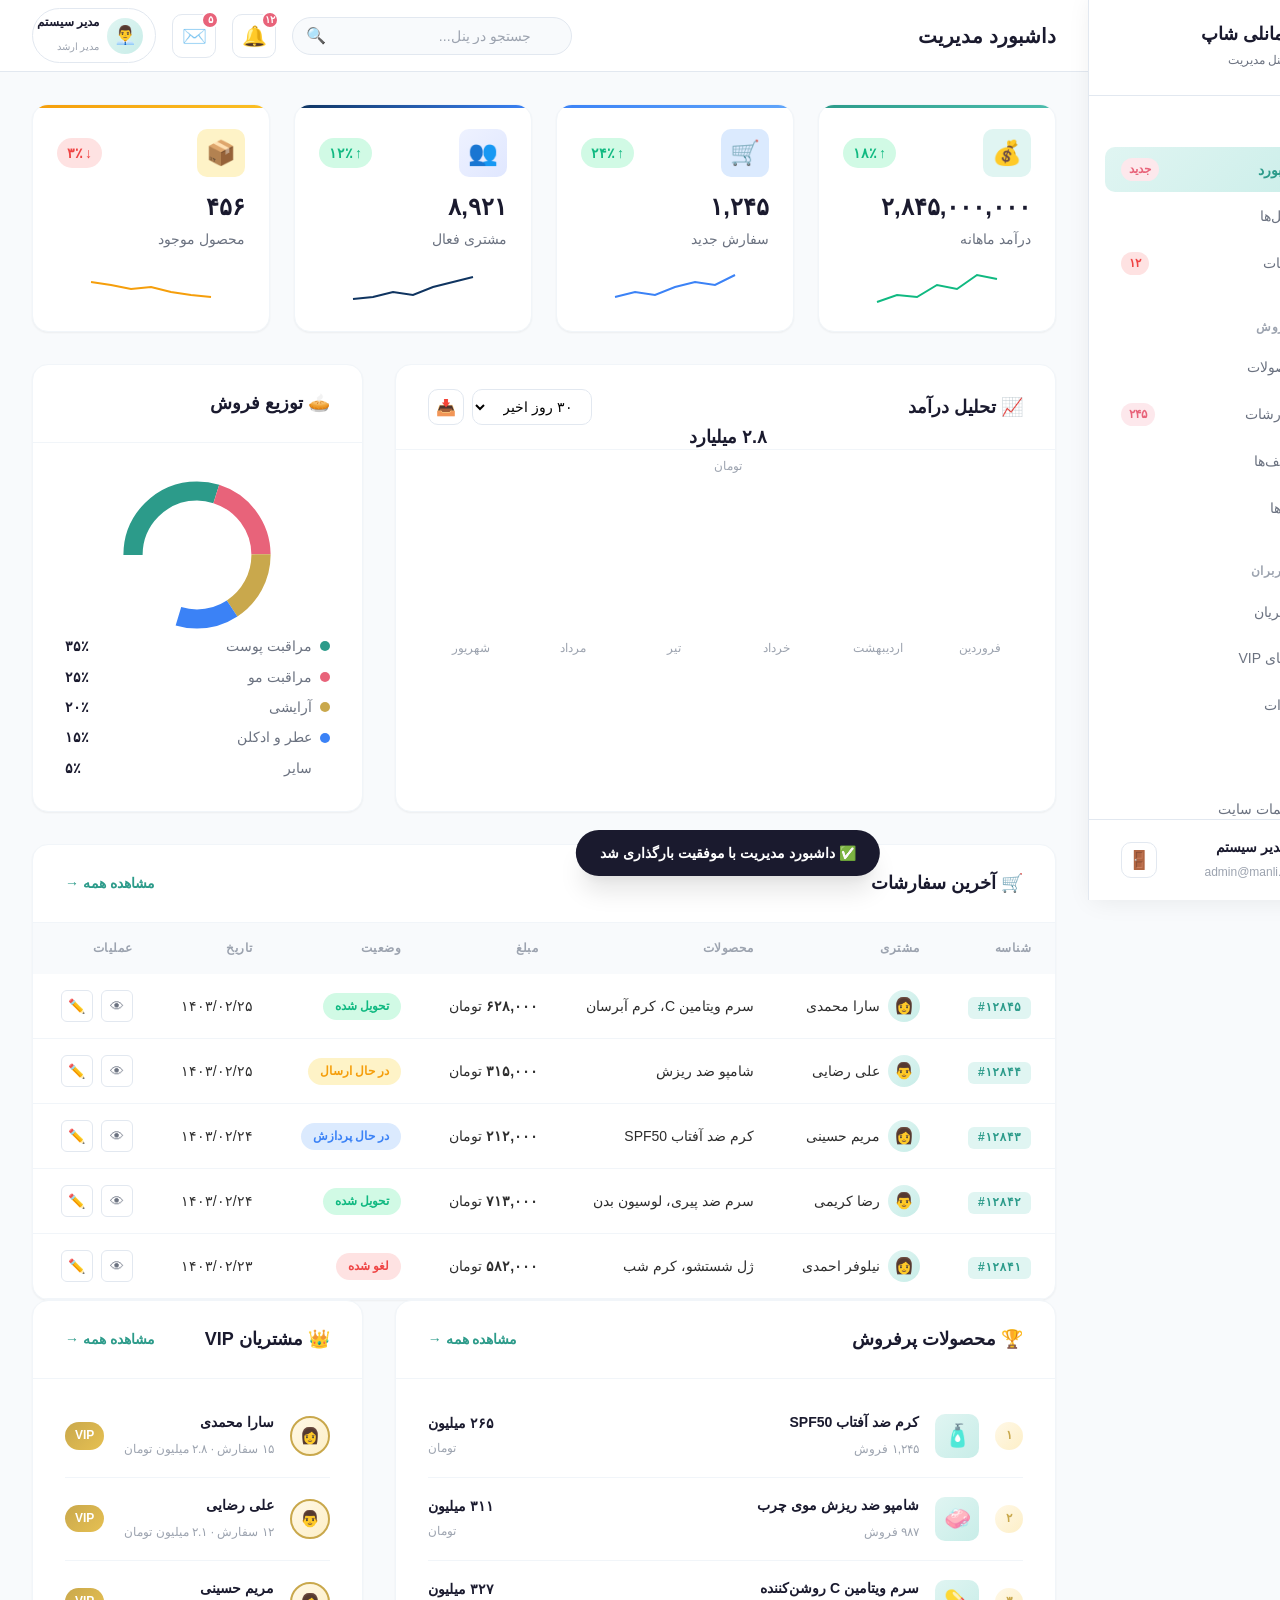
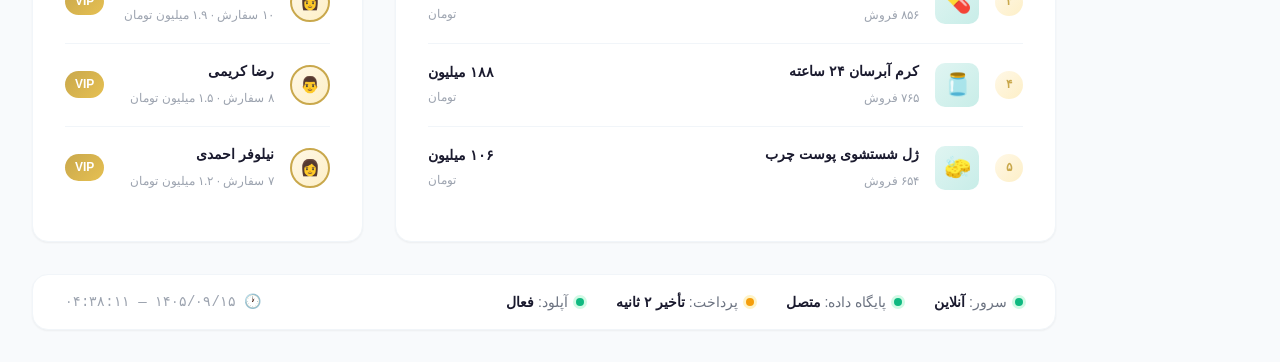
==== Admin.html @ 12ec417b "first commit" ====
<!DOCTYPE html>
<html lang="fa" dir="rtl">
<head>
  <!-- ═══════════════════════════════════════
       متا تگ‌های پایه — برای سئو و نمایش صحیح
       ═══════════════════════════════════════ -->
  <meta charset="UTF-8">
  <meta name="viewport" content="width=device-width, initial-scale=1.0">
  <meta http-equiv="X-UA-Compatible" content="IE=edge">

  <!-- ═══════════════════════════════════════
       متا تگ‌های سئو — الزامی برای هر صفحه
       ═══════════════════════════════════════ -->
  <title>داشبورد مدیریت — مانلی شاپ</title>
  <meta name="description" content="پنل مدیریت مانلی شاپ — مدیریت محصولات، سفارشات، کاربران و تحلیل‌ها">
  <meta name="keywords" content="داشبورد مدیریت، پنل ادمین، مانلی شاپ">
  <meta name="author" content="مانلی شاپ">
  <meta name="robots" content="noindex, nofollow">

  <!-- ═══════════════════════════════════════
       فایکون‌ها
       ═══════════════════════════════════════ -->
  <link rel="icon" type="image/png" href="assets/favicon.png">

  <!-- ═══════════════════════════════════════
       تنها فایل CSS خارجی — هیچ استایل دیگری مجاز نیست
       ═══════════════════════════════════════ -->
  <link rel="stylesheet" href="admin.css">
</head>
<body>

  <!-- ═══════════════════════════════════════
       لایه اصلی داشبورد
       ═══════════════════════════════════════ -->
  <div class="dashboard-layout">

    <!-- ═══════════════════════════════════════
         سایدبار ناوبری
         ═══════════════════════════════════════ -->
    <aside class="sidebar" role="navigation" aria-label="منوی مدیریت" id="sidebar">
      <!-- ═══════════════════════════════════════
           هدر سایدبار — لوگو
           ═══════════════════════════════════════ -->
      <div class="sidebar-header">
        <a href="#" class="logo" aria-label="مانلی شاپ — صفحه اصلی">
          <div class="logo-icon" aria-hidden="true">💄</div>
          <div class="logo-text">
            <strong>مانلی شاپ</strong>
            <small>پنل مدیریت</small>
          </div>
        </a>
        <button class="btn-close-sidebar" id="close-sidebar" aria-label="بستن منو">
          <span aria-hidden="true">✕</span>
        </button>
      </div>

      <!-- ═══════════════════════════════════════
           منوی اصلی سایدبار
           ═══════════════════════════════════════ -->
      <nav class="sidebar-nav" aria-label="ناوبری اصلی">
        <div class="nav-section">
          <span class="nav-label">نمای کلی</span>
          <ul class="nav-list">
            <li>
              <a href="#" class="nav-link active" aria-current="page">
                <span class="nav-icon" aria-hidden="true">📊</span>
                <span class="nav-text">داشبورد</span>
                <span class="nav-badge">جدید</span>
              </a>
            </li>
            <li>
              <a href="#" class="nav-link">
                <span class="nav-icon" aria-hidden="true">📈</span>
                <span class="nav-text">تحلیل‌ها</span>
              </a>
            </li>
            <li>
              <a href="#" class="nav-link">
                <span class="nav-icon" aria-hidden="true">🔔</span>
                <span class="nav-text">اعلانات</span>
                <span class="nav-badge alert">۱۲</span>
              </a>
            </li>
          </ul>
        </div>

        <div class="nav-section">
          <span class="nav-label">مدیریت فروش</span>
          <ul class="nav-list">
            <li>
              <a href="#" class="nav-link">
                <span class="nav-icon" aria-hidden="true">📦</span>
                <span class="nav-text">محصولات</span>
              </a>
            </li>
            <li>
              <a href="#" class="nav-link">
                <span class="nav-icon" aria-hidden="true">🛒</span>
                <span class="nav-text">سفارشات</span>
                <span class="nav-badge">۲۴۵</span>
              </a>
            </li>
            <li>
              <a href="#" class="nav-link">
                <span class="nav-icon" aria-hidden="true">🏷️</span>
                <span class="nav-text">تخفیف‌ها</span>
              </a>
            </li>
            <li>
              <a href="#" class="nav-link">
                <span class="nav-icon" aria-hidden="true">📋</span>
                <span class="nav-text">برندها</span>
              </a>
            </li>
          </ul>
        </div>

        <div class="nav-section">
          <span class="nav-label">مدیریت کاربران</span>
          <ul class="nav-list">
            <li>
              <a href="#" class="nav-link">
                <span class="nav-icon" aria-hidden="true">👥</span>
                <span class="nav-text">مشتریان</span>
              </a>
            </li>
            <li>
              <a href="#" class="nav-link">
                <span class="nav-icon" aria-hidden="true">👑</span>
                <span class="nav-text">اعضای VIP</span>
              </a>
            </li>
            <li>
              <a href="#" class="nav-link">
                <span class="nav-icon" aria-hidden="true">💬</span>
                <span class="nav-text">نظرات</span>
              </a>
            </li>
          </ul>
        </div>

        <div class="nav-section">
          <span class="nav-label">تنظیمات</span>
          <ul class="nav-list">
            <li>
              <a href="#" class="nav-link">
                <span class="nav-icon" aria-hidden="true">⚙️</span>
                <span class="nav-text">تنظیمات سایت</span>
              </a>
            </li>
            <li>
              <a href="#" class="nav-link">
                <span class="nav-icon" aria-hidden="true">🔐</span>
                <span class="nav-text">مدیریت دسترسی</span>
              </a>
            </li>
            <li>
              <a href="#" class="nav-link">
                <span class="nav-icon" aria-hidden="true">📄</span>
                <span class="nav-text">گزارش‌ها</span>
              </a>
            </li>
          </ul>
        </div>
      </nav>

      <!-- ═══════════════════════════════════════
           پروفایل ادمین در انتهای سایدبار
           ═══════════════════════════════════════ -->
      <div class="sidebar-footer">
        <div class="admin-profile">
          <div class="admin-avatar" aria-hidden="true">👨‍💼</div>
          <div class="admin-info">
            <strong>مدیر سیستم</strong>
            <span>admin@manli.ir</span>
          </div>
        </div>
        <button class="btn-logout" aria-label="خروج از حساب">
          <span aria-hidden="true">🚪</span>
        </button>
      </div>
    </aside>

    <!-- ═══════════════════════════════════════
         اورلای سایدبار برای موبایل
         ═══════════════════════════════════════ -->
    <div class="sidebar-overlay" id="sidebar-overlay" aria-hidden="true"></div>

    <!-- ═══════════════════════════════════════
         محتوای اصلی داشبورد
         ═══════════════════════════════════════ -->
    <main class="main-content" role="main">

      <!-- ═══════════════════════════════════════
           هدر داخلی داشبورد
           ═══════════════════════════════════════ -->
      <header class="dashboard-header" role="banner">
        <div class="header-left">
          <button class="btn-toggle-sidebar" id="toggle-sidebar" aria-label="باز/بستن منوی کناری">
            <span aria-hidden="true">☰</span>
          </button>
          <h1 class="page-title">داشبورد مدیریت</h1>
        </div>

        <div class="header-right">
          <!-- جستجو -->
          <div class="header-search" role="search">
            <input type="search" placeholder="جستجو در پنل..." aria-label="جستجو در پنل مدیریت">
            <span class="search-icon" aria-hidden="true">🔍</span>
          </div>

          <!-- اعلانات -->
          <button class="btn-icon" id="notif-btn" aria-label="اعلانات" aria-expanded="false">
            <span aria-hidden="true">🔔</span>
            <span class="badge">۱۲</span>
          </button>

          <!-- پیام‌ها -->
          <button class="btn-icon" aria-label="پیام‌ها">
            <span aria-hidden="true">✉️</span>
            <span class="badge">۵</span>
          </button>

          <!-- پروفایل -->
          <div class="header-profile">
            <div class="header-avatar" aria-hidden="true">👨‍💼</div>
            <div class="header-user">
              <strong>مدیر سیستم</strong>
              <span>مدیر ارشد</span>
            </div>
          </div>
        </div>
      </header>

      <!-- ═══════════════════════════════════════
           محتوای داشبورد
           ═══════════════════════════════════════ -->
      <div class="dashboard-body">

        <!-- ═══════════════════════════════════════
             ردیف KPIها — شاخص‌های کلیدی عملکرد
             ═══════════════════════════════════════ -->
        <section class="kpi-section" aria-label="شاخص‌های کلیدی عملکرد">
          <div class="kpi-grid">
            <!-- کارت درآمد -->
            <article class="kpi-card">
              <div class="kpi-header">
                <div class="kpi-icon revenue" aria-hidden="true">💰</div>
                <div class="kpi-trend up">
                  <span aria-hidden="true">↑</span>
                  <span>۱۸٪</span>
                </div>
              </div>
              <div class="kpi-body">
                <span class="kpi-value">۲,۸۴۵,۰۰۰,۰۰۰</span>
                <span class="kpi-label">درآمد ماهانه</span>
              </div>
              <div class="kpi-chart" aria-hidden="true">
                <svg viewBox="0 0 120 40" class="sparkline">
                  <polyline fill="none" stroke="var(--color-success)" stroke-width="2" points="0,35 20,28 40,30 60,18 80,22 100,8 120,12"/>
                </svg>
              </div>
            </article>

            <!-- کارت سفارشات -->
            <article class="kpi-card">
              <div class="kpi-header">
                <div class="kpi-icon orders" aria-hidden="true">🛒</div>
                <div class="kpi-trend up">
                  <span aria-hidden="true">↑</span>
                  <span>۲۴٪</span>
                </div>
              </div>
              <div class="kpi-body">
                <span class="kpi-value">۱,۲۴۵</span>
                <span class="kpi-label">سفارش جدید</span>
              </div>
              <div class="kpi-chart" aria-hidden="true">
                <svg viewBox="0 0 120 40" class="sparkline">
                  <polyline fill="none" stroke="var(--color-info)" stroke-width="2" points="0,30 20,25 40,28 60,20 80,15 100,18 120,8"/>
                </svg>
              </div>
            </article>

            <!-- کارت مشتریان -->
            <article class="kpi-card">
              <div class="kpi-header">
                <div class="kpi-icon users" aria-hidden="true">👥</div>
                <div class="kpi-trend up">
                  <span aria-hidden="true">↑</span>
                  <span>۱۲٪</span>
                </div>
              </div>
              <div class="kpi-body">
                <span class="kpi-value">۸,۹۲۱</span>
                <span class="kpi-label">مشتری فعال</span>
              </div>
              <div class="kpi-chart" aria-hidden="true">
                <svg viewBox="0 0 120 40" class="sparkline">
                  <polyline fill="none" stroke="var(--color-accent)" stroke-width="2" points="0,32 20,30 40,25 60,28 80,20 100,15 120,10"/>
                </svg>
              </div>
            </article>

            <!-- کارت محصولات -->
            <article class="kpi-card">
              <div class="kpi-header">
                <div class="kpi-icon products" aria-hidden="true">📦</div>
                <div class="kpi-trend down">
                  <span aria-hidden="true">↓</span>
                  <span>۳٪</span>
                </div>
              </div>
              <div class="kpi-body">
                <span class="kpi-value">۴۵۶</span>
                <span class="kpi-label">محصول موجود</span>
              </div>
              <div class="kpi-chart" aria-hidden="true">
                <svg viewBox="0 0 120 40" class="sparkline">
                  <polyline fill="none" stroke="var(--color-warning)" stroke-width="2" points="0,15 20,18 40,22 60,20 80,25 100,28 120,30"/>
                </svg>
              </div>
            </article>
          </div>
        </section>

        <!-- ═══════════════════════════════════════
             ردیف نمودارها و جداول
             ═══════════════════════════════════════ -->
        <div class="dashboard-row">
          <!-- نمودار درآمد -->
          <section class="chart-card large" aria-label="نمودار درآمد">
            <div class="card-header">
              <h2 class="card-title">📈 تحلیل درآمد</h2>
              <div class="card-actions">
                <select class="select-period" aria-label="انتخاب بازه زمانی">
                  <option value="7">۷ روز اخیر</option>
                  <option value="30" selected>۳۰ روز اخیر</option>
                  <option value="90">۹۰ روز اخیر</option>
                  <option value="365">یک سال</option>
                </select>
                <button class="btn-icon-sm" aria-label="دانلود گزارش">
                  <span aria-hidden="true">📥</span>
                </button>
              </div>
            </div>
            <div class="chart-body">
              <!-- نمودار میله‌ای شبیه‌سازی شده با CSS -->
              <div class="bar-chart" aria-label="نمودار درآمد ماهانه">
                <div class="bar-group">
                  <div class="bar" style="--bar-height: 45%;" data-value="۱.۲ میلیارد">
                    <div class="bar-fill" style="height: 45%;"></div>
                  </div>
                  <span class="bar-label">فروردین</span>
                </div>
                <div class="bar-group">
                  <div class="bar" style="--bar-height: 62%;" data-value="۱.۶ میلیارد">
                    <div class="bar-fill" style="height: 62%;"></div>
                  </div>
                  <span class="bar-label">اردیبهشت</span>
                </div>
                <div class="bar-group">
                  <div class="bar" style="--bar-height: 78%;" data-value="۲.۱ میلیارد">
                    <div class="bar-fill" style="height: 78%;"></div>
                  </div>
                  <span class="bar-label">خرداد</span>
                </div>
                <div class="bar-group">
                  <div class="bar" style="--bar-height: 55%;" data-value="۱.۵ میلیارد">
                    <div class="bar-fill" style="height: 55%;"></div>
                  </div>
                  <span class="bar-label">تیر</span>
                </div>
                <div class="bar-group">
                  <div class="bar" style="--bar-height: 85%;" data-value="۲.۳ میلیارد">
                    <div class="bar-fill" style="height: 85%;"></div>
                  </div>
                  <span class="bar-label">مرداد</span>
                </div>
                <div class="bar-group">
                  <div class="bar" style="--bar-height: 70%;" data-value="۱.۹ میلیارد">
                    <div class="bar-fill" style="height: 70%;"></div>
                  </div>
                  <span class="bar-label">شهریور</span>
                </div>
              </div>
            </div>
          </section>

          <!-- نمودار دایره‌ای — توزیع فروش -->
          <section class="chart-card" aria-label="توزیع فروش دسته‌بندی‌ها">
            <div class="card-header">
              <h2 class="card-title">🥧 توزیع فروش</h2>
            </div>
            <div class="chart-body">
              <div class="donut-chart" role="img" aria-label="نمودار دایره‌ای توزیع فروش">
                <svg viewBox="0 0 100 100" class="donut-svg">
                  <circle cx="50" cy="50" r="40" fill="none" stroke="var(--color-teal)" stroke-width="12" stroke-dasharray="75 251" stroke-dashoffset="0" transform="rotate(-90 50 50)"/>
                  <circle cx="50" cy="50" r="40" fill="none" stroke="var(--color-rose)" stroke-width="12" stroke-dasharray="50 251" stroke-dashoffset="-75" transform="rotate(-90 50 50)"/>
                  <circle cx="50" cy="50" r="40" fill="none" stroke="var(--color-gold)" stroke-width="12" stroke-dasharray="40 251" stroke-dashoffset="-125" transform="rotate(-90 50 50)"/>
                  <circle cx="50" cy="50" r="40" fill="none" stroke="var(--color-info)" stroke-width="12" stroke-dasharray="35 251" stroke-dashoffset="-165" transform="rotate(-90 50 50)"/>
                  <circle cx="50" cy="50" r="40" fill="none" stroke="var(--color-gray-light)" stroke-width="12" stroke-dasharray="51 251" stroke-dashoffset="-200" transform="rotate(-90 50 50)"/>
                </svg>
                <div class="donut-center">
                  <strong>۲.۸ میلیارد</strong>
                  <span>تومان</span>
                </div>
              </div>
              <div class="chart-legend">
                <div class="legend-item">
                  <span class="legend-dot" style="background: var(--color-teal);"></span>
                  <span class="legend-label">مراقبت پوست</span>
                  <span class="legend-value">۳۵٪</span>
                </div>
                <div class="legend-item">
                  <span class="legend-dot" style="background: var(--color-rose);"></span>
                  <span class="legend-label">مراقبت مو</span>
                  <span class="legend-value">۲۵٪</span>
                </div>
                <div class="legend-item">
                  <span class="legend-dot" style="background: var(--color-gold);"></span>
                  <span class="legend-label">آرایشی</span>
                  <span class="legend-value">۲۰٪</span>
                </div>
                <div class="legend-item">
                  <span class="legend-dot" style="background: var(--color-info);"></span>
                  <span class="legend-label">عطر و ادکلن</span>
                  <span class="legend-value">۱۵٪</span>
                </div>
                <div class="legend-item">
                  <span class="legend-dot" style="background: var(--color-gray-light);"></span>
                  <span class="legend-label">سایر</span>
                  <span class="legend-value">۵٪</span>
                </div>
              </div>
            </div>
          </section>
        </div>

        <!-- ═══════════════════════════════════════
             جدول سفارشات اخیر
             ═══════════════════════════════════════ -->
        <section class="table-card" aria-label="سفارشات اخیر">
          <div class="card-header">
            <h2 class="card-title">🛒 آخرین سفارشات</h2>
            <a href="#" class="btn-text">مشاهده همه →</a>
          </div>
          <div class="table-responsive">
            <table class="data-table">
              <thead>
                <tr>
                  <th scope="col">شناسه</th>
                  <th scope="col">مشتری</th>
                  <th scope="col">محصولات</th>
                  <th scope="col">مبلغ</th>
                  <th scope="col">وضعیت</th>
                  <th scope="col">تاریخ</th>
                  <th scope="col">عملیات</th>
                </tr>
              </thead>
              <tbody>
                <tr>
                  <td><span class="order-id">#۱۲۸۴۵</span></td>
                  <td>
                    <div class="customer-cell">
                      <span class="customer-avatar" aria-hidden="true">👩</span>
                      <span>سارا محمدی</span>
                    </div>
                  </td>
                  <td>سرم ویتامین C، کرم آبرسان</td>
                  <td><strong>۶۲۸,۰۰۰</strong> تومان</td>
                  <td><span class="status-badge success">تحویل شده</span></td>
                  <td>۱۴۰۳/۰۲/۲۵</td>
                  <td>
                    <button class="btn-action" aria-label="مشاهده جزئیات">👁</button>
                    <button class="btn-action" aria-label="ویرایش">✏️</button>
                  </td>
                </tr>
                <tr>
                  <td><span class="order-id">#۱۲۸۴۴</span></td>
                  <td>
                    <div class="customer-cell">
                      <span class="customer-avatar" aria-hidden="true">👨</span>
                      <span>علی رضایی</span>
                    </div>
                  </td>
                  <td>شامپو ضد ریزش</td>
                  <td><strong>۳۱۵,۰۰۰</strong> تومان</td>
                  <td><span class="status-badge warning">در حال ارسال</span></td>
                  <td>۱۴۰۳/۰۲/۲۵</td>
                  <td>
                    <button class="btn-action" aria-label="مشاهده جزئیات">👁</button>
                    <button class="btn-action" aria-label="ویرایش">✏️</button>
                  </td>
                </tr>
                <tr>
                  <td><span class="order-id">#۱۲۸۴۳</span></td>
                  <td>
                    <div class="customer-cell">
                      <span class="customer-avatar" aria-hidden="true">👩</span>
                      <span>مریم حسینی</span>
                    </div>
                  </td>
                  <td>کرم ضد آفتاب SPF50</td>
                  <td><strong>۲۱۲,۰۰۰</strong> تومان</td>
                  <td><span class="status-badge info">در حال پردازش</span></td>
                  <td>۱۴۰۳/۰۲/۲۴</td>
                  <td>
                    <button class="btn-action" aria-label="مشاهده جزئیات">👁</button>
                    <button class="btn-action" aria-label="ویرایش">✏️</button>
                  </td>
                </tr>
                <tr>
                  <td><span class="order-id">#۱۲۸۴۲</span></td>
                  <td>
                    <div class="customer-cell">
                      <span class="customer-avatar" aria-hidden="true">👨</span>
                      <span>رضا کریمی</span>
                    </div>
                  </td>
                  <td>سرم ضد پیری، لوسیون بدن</td>
                  <td><strong>۷۱۳,۰۰۰</strong> تومان</td>
                  <td><span class="status-badge success">تحویل شده</span></td>
                  <td>۱۴۰۳/۰۲/۲۴</td>
                  <td>
                    <button class="btn-action" aria-label="مشاهده جزئیات">👁</button>
                    <button class="btn-action" aria-label="ویرایش">✏️</button>
                  </td>
                </tr>
                <tr>
                  <td><span class="order-id">#۱۲۸۴۱</span></td>
                  <td>
                    <div class="customer-cell">
                      <span class="customer-avatar" aria-hidden="true">👩</span>
                      <span>نیلوفر احمدی</span>
                    </div>
                  </td>
                  <td>ژل شستشو، کرم شب</td>
                  <td><strong>۵۸۲,۰۰۰</strong> تومان</td>
                  <td><span class="status-badge error">لغو شده</span></td>
                  <td>۱۴۰۳/۰۲/۲۳</td>
                  <td>
                    <button class="btn-action" aria-label="مشاهده جزئیات">👁</button>
                    <button class="btn-action" aria-label="ویرایش">✏️</button>
                  </td>
                </tr>
              </tbody>
            </table>
          </div>
        </section>

        <!-- ═══════════════════════════════════════
             ردیف محصولات پرفروش و مشتریان VIP
             ═══════════════════════════════════════ -->
        <div class="dashboard-row">
          <!-- محصولات پرفروش -->
          <section class="list-card" aria-label="محصولات پرفروش">
            <div class="card-header">
              <h2 class="card-title">🏆 محصولات پرفروش</h2>
              <a href="#" class="btn-text">مشاهده همه →</a>
            </div>
            <div class="list-body">
              <div class="product-item">
                <div class="product-rank">۱</div>
                <div class="product-thumb" aria-hidden="true">🧴</div>
                <div class="product-info">
                  <strong>کرم ضد آفتاب SPF50</strong>
                  <span>۱,۲۴۵ فروش</span>
                </div>
                <div class="product-sales">
                  <strong>۲۶۵ میلیون</strong>
                  <span>تومان</span>
                </div>
              </div>
              <div class="product-item">
                <div class="product-rank">۲</div>
                <div class="product-thumb" aria-hidden="true">🧼</div>
                <div class="product-info">
                  <strong>شامپو ضد ریزش موی چرب</strong>
                  <span>۹۸۷ فروش</span>
                </div>
                <div class="product-sales">
                  <strong>۳۱۱ میلیون</strong>
                  <span>تومان</span>
                </div>
              </div>
              <div class="product-item">
                <div class="product-rank">۳</div>
                <div class="product-thumb" aria-hidden="true">💊</div>
                <div class="product-info">
                  <strong>سرم ویتامین C روشن‌کننده</strong>
                  <span>۸۵۶ فروش</span>
                </div>
                <div class="product-sales">
                  <strong>۳۲۷ میلیون</strong>
                  <span>تومان</span>
                </div>
              </div>
              <div class="product-item">
                <div class="product-rank">۴</div>
                <div class="product-thumb" aria-hidden="true">🫙</div>
                <div class="product-info">
                  <strong>کرم آبرسان ۲۴ ساعته</strong>
                  <span>۷۶۵ فروش</span>
                </div>
                <div class="product-sales">
                  <strong>۱۸۸ میلیون</strong>
                  <span>تومان</span>
                </div>
              </div>
              <div class="product-item">
                <div class="product-rank">۵</div>
                <div class="product-thumb" aria-hidden="true">🧽</div>
                <div class="product-info">
                  <strong>ژل شستشوی پوست چرب</strong>
                  <span>۶۵۴ فروش</span>
                </div>
                <div class="product-sales">
                  <strong>۱۰۶ میلیون</strong>
                  <span>تومان</span>
                </div>
              </div>
            </div>
          </section>

          <!-- مشتریان VIP -->
          <section class="list-card" aria-label="مشتریان برتر">
            <div class="card-header">
              <h2 class="card-title">👑 مشتریان VIP</h2>
              <a href="#" class="btn-text">مشاهده همه →</a>
            </div>
            <div class="list-body">
              <div class="customer-item">
                <div class="customer-avatar vip" aria-hidden="true">👩</div>
                <div class="customer-info">
                  <strong>سارا محمدی</strong>
                  <span>۱۵ سفارش · ۲.۸ میلیون تومان</span>
                </div>
                <span class="vip-badge">VIP</span>
              </div>
              <div class="customer-item">
                <div class="customer-avatar vip" aria-hidden="true">👨</div>
                <div class="customer-info">
                  <strong>علی رضایی</strong>
                  <span>۱۲ سفارش · ۲.۱ میلیون تومان</span>
                </div>
                <span class="vip-badge">VIP</span>
              </div>
              <div class="customer-item">
                <div class="customer-avatar vip" aria-hidden="true">👩</div>
                <div class="customer-info">
                  <strong>مریم حسینی</strong>
                  <span>۱۰ سفارش · ۱.۹ میلیون تومان</span>
                </div>
                <span class="vip-badge">VIP</span>
              </div>
              <div class="customer-item">
                <div class="customer-avatar vip" aria-hidden="true">👨</div>
                <div class="customer-info">
                  <strong>رضا کریمی</strong>
                  <span>۸ سفارش · ۱.۵ میلیون تومان</span>
                </div>
                <span class="vip-badge">VIP</span>
              </div>
              <div class="customer-item">
                <div class="customer-avatar vip" aria-hidden="true">👩</div>
                <div class="customer-info">
                  <strong>نیلوفر احمدی</strong>
                  <span>۷ سفارش · ۱.۲ میلیون تومان</span>
                </div>
                <span class="vip-badge">VIP</span>
              </div>
            </div>
          </section>
        </div>

        <!-- ═══════════════════════════════════════
             نوار وضعیت سیستم
             ═══════════════════════════════════════ -->
        <section class="status-bar" aria-label="وضعیت سیستم">
          <div class="status-item">
            <span class="status-dot online" aria-hidden="true"></span>
            <span>سرور: <strong>آنلاین</strong></span>
          </div>
          <div class="status-item">
            <span class="status-dot online" aria-hidden="true"></span>
            <span>پایگاه داده: <strong>متصل</strong></span>
          </div>
          <div class="status-item">
            <span class="status-dot warning" aria-hidden="true"></span>
            <span>پرداخت: <strong>تأخیر ۲ ثانیه</strong></span>
          </div>
          <div class="status-item">
            <span class="status-dot online" aria-hidden="true"></span>
            <span>آپلود: <strong>فعال</strong></span>
          </div>
          <div class="status-time">
            <span aria-hidden="true">🕐</span>
            <span id="server-time">۱۴۰۳/۰۲/۲۵ — ۱۴:۳۰:۴۵</span>
          </div>
        </section>

      </div>
    </main>
  </div>

  <!-- ═══════════════════════════════════════
       فایل JS خارجی — هیچ اسکریپت دیگری مجاز نیست
       ═══════════════════════════════════════ -->
  <script src="admin.js"></script>

</body>
</html>
---- admin.css ----
/* ═══════════════════════════════════════════
   بارگذاری فونت ساحل — تنها فونت مجاز پروژه
   ═══════════════════════════════════════════ */
@import url('https://cdn.fontcdn.ir/Font/Persian/Sahel/Sahel.css');

/* ═══════════════════════════════════════════
   متغیرهای پایه طراحی — تمام رنگ‌ها اینجا تعریف می‌شوند
   هیچ رنگی مستقیماً در کد CSS استفاده نمی‌شود
   ═══════════════════════════════════════════ */
:root {
  /* ═══════════════════════════════════════
     رنگ‌های اصلی — پالت مانلی شاپ
     ═══════════════════════════════════════ */
  --color-primary: #1A1A2E;
  --color-secondary: #16213E;
  --color-accent: #0F3460;
  --color-highlight: #E94560;

  /* ═══════════════════════════════════════
     رنگ‌های برند مانلی
     ═══════════════════════════════════════ */
  --color-rose: #E8637A;
  --color-rose-hover: #D44D65;
  --color-rose-light: #F5A0B0;
  --color-rose-pale: #FDE8EC;
  --color-teal: #2C9B8A;
  --color-teal-hover: #247A6C;
  --color-teal-light: #4DBDAD;
  --color-teal-pale: #E0F5F2;
  --color-gold: #C9A84C;
  --color-gold-light: #F0D080;
  --color-gold-pale: #FFF8E7;

  /* ═══════════════════════════════════════
     رنگ‌های متن
     ═══════════════════════════════════════ */
  --color-text-main: #2D2D2D;
  --color-text-light: #6B7280;
  --color-text-white: #FFFFFF;
  --color-text-muted: #9CA3AF;
  --color-text-dark: #1A1A2E;

  /* ═══════════════════════════════════════
     رنگ‌های پس‌زمینه
     ═══════════════════════════════════════ */
  --color-bg-main: #F8FAFC;
  --color-bg-white: #FFFFFF;
  --color-bg-section: #F1F5F9;
  --color-bg-dark: #111827;
  --color-bg-card: #FFFFFF;
  --color-bg-sidebar: #FFFFFF;
  --color-bg-hover: #F8FAFC;

  /* ═══════════════════════════════════════
     رنگ‌های وضعیت
     ═══════════════════════════════════════ */
  --color-success: #10B981;
  --color-success-light: #D1FAE5;
  --color-warning: #F59E0B;
  --color-warning-light: #FEF3C7;
  --color-error: #EF4444;
  --color-error-light: #FEE2E2;
  --color-info: #3B82F6;
  --color-info-light: #DBEAFE;

  /* ═══════════════════════════════════════
     رنگ‌های مرزی
     ═══════════════════════════════════════ */
  --color-border: #E2E8F0;
  --color-border-light: #F1F5F9;
  --color-border-focus: var(--color-teal);

  /* ═══════════════════════════════════════
     متغیرهای تایپوگرافی
     ═══════════════════════════════════════ */
  --font-base: 'Sahel', sans-serif;
  --font-size-xs: 0.75rem;
  --font-size-sm: 0.875rem;
  --font-size-md: 1rem;
  --font-size-lg: 1.125rem;
  --font-size-xl: 1.25rem;
  --font-size-2xl: 1.5rem;
  --font-size-3xl: 1.875rem;
  --font-size-4xl: 2.25rem;

  /* ═══════════════════════════════════════
     متغیرهای فاصله‌گذاری
     ═══════════════════════════════════════ */
  --spacing-xs: 0.25rem;
  --spacing-sm: 0.5rem;
  --spacing-md: 1rem;
  --spacing-lg: 1.5rem;
  --spacing-xl: 2rem;
  --spacing-2xl: 2.5rem;
  --spacing-3xl: 3rem;

  /* ═══════════════════════════════════════
     متغیرهای ظاهری
     ═══════════════════════════════════════ */
  --border-radius-sm: 6px;
  --border-radius-md: 10px;
  --border-radius-lg: 16px;
  --border-radius-xl: 20px;
  --border-radius-full: 9999px;

  /* ═══════════════════════════════════════
     سایه‌ها
     ═══════════════════════════════════════ */
  --shadow-sm: 0 1px 2px 0 rgba(0, 0, 0, 0.05);
  --shadow-md: 0 4px 6px -1px rgba(0, 0, 0, 0.1), 0 2px 4px -1px rgba(0, 0, 0, 0.06);
  --shadow-lg: 0 10px 15px -3px rgba(0, 0, 0, 0.1), 0 4px 6px -2px rgba(0, 0, 0, 0.05);
  --shadow-xl: 0 20px 25px -5px rgba(0, 0, 0, 0.1), 0 10px 10px -5px rgba(0, 0, 0, 0.04);
  --shadow-sidebar: 4px 0 24px rgba(0, 0, 0, 0.08);

  /* ═══════════════════════════════════════
     انتقال‌ها
     ═══════════════════════════════════════ */
  --transition-fast: 0.15s ease;
  --transition-base: 0.25s cubic-bezier(0.4, 0, 0.2, 1);
  --transition-slow: 0.35s cubic-bezier(0.4, 0, 0.2, 1);

  /* ═══════════════════════════════════════
     ابعاد
     ═══════════════════════════════════════ */
  --sidebar-width: 280px;
  --sidebar-collapsed: 80px;
  --header-height: 72px;
  --container-max: 1440px;
}

/* ═══════════════════════════════════════════
   ریست پایه
   ═══════════════════════════════════════════ */
*, *::before, *::after {
  margin: 0;
  padding: 0;
  box-sizing: border-box;
}

html {
  scroll-behavior: smooth;
  font-size: 16px;
}

body {
  font-family: var(--font-base);
  background: var(--color-bg-main);
  color: var(--color-text-main);
  line-height: 1.6;
  overflow-x: hidden;
  -webkit-font-smoothing: antialiased;
  -moz-osx-font-smoothing: grayscale;
}

a {
  text-decoration: none;
  color: inherit;
  transition: color var(--transition-base);
}

button {
  font-family: var(--font-base);
  cursor: pointer;
  border: none;
  background: none;
  transition: all var(--transition-base);
}

img {
  max-width: 100%;
  display: block;
}

ul {
  list-style: none;
}

/* ═══════════════════════════════════════════
   لایه اصلی داشبورد
   ═══════════════════════════════════════════ */
.dashboard-layout {
  display: flex;
  min-height: 100vh;
}

/* ═══════════════════════════════════════════
   سایدبار — منوی کناری مدیریت
   ═══════════════════════════════════════════ */
.sidebar {
  width: var(--sidebar-width);
  background: var(--color-bg-sidebar);
  border-left: 1px solid var(--color-border);
  display: flex;
  flex-direction: column;
  position: fixed;
  right: 0;
  top: 0;
  bottom: 0;
  z-index: 100;
  box-shadow: var(--shadow-sidebar);
  transition: transform var(--transition-slow);
}

/* ═══════════════════════════════════════════
   هدر سایدبار — لوگو
   ═══════════════════════════════════════════ */
.sidebar-header {
  padding: var(--spacing-lg) var(--spacing-xl);
  border-bottom: 1px solid var(--color-border);
  display: flex;
  align-items: center;
  justify-content: space-between;
}

.sidebar-header .logo {
  display: flex;
  align-items: center;
  gap: var(--spacing-sm);
}

.sidebar-header .logo-icon {
  width: 44px;
  height: 44px;
  background: linear-gradient(135deg, var(--color-rose), var(--color-rose-light));
  border-radius: var(--border-radius-md);
  display: flex;
  align-items: center;
  justify-content: center;
  font-size: 22px;
  box-shadow: 0 4px 12px rgba(232, 99, 122, 0.3);
  flex-shrink: 0;
}

.sidebar-header .logo-text strong {
  display: block;
  font-size: var(--font-size-lg);
  font-weight: 800;
  color: var(--color-text-dark);
  line-height: 1.2;
}

.sidebar-header .logo-text small {
  font-size: var(--font-size-xs);
  color: var(--color-text-light);
  font-weight: 400;
}

.btn-close-sidebar {
  display: none;
  width: 36px;
  height: 36px;
  border-radius: var(--border-radius-md);
  border: 1.5px solid var(--color-border);
  background: var(--color-bg-white);
  align-items: center;
  justify-content: center;
  font-size: 18px;
  color: var(--color-text-main);
}

/* ═══════════════════════════════════════════
   منوی ناوبری سایدبار
   ═══════════════════════════════════════════ */
.sidebar-nav {
  flex: 1;
  overflow-y: auto;
  padding: var(--spacing-md) 0;
}

.sidebar-nav::-webkit-scrollbar {
  width: 4px;
}

.sidebar-nav::-webkit-scrollbar-track {
  background: transparent;
}

.sidebar-nav::-webkit-scrollbar-thumb {
  background: var(--color-border);
  border-radius: var(--border-radius-full);
}

.nav-section {
  margin-bottom: var(--spacing-lg);
}

.nav-label {
  display: block;
  padding: var(--spacing-sm) var(--spacing-xl);
  font-size: var(--font-size-xs);
  font-weight: 600;
  color: var(--color-text-muted);
  text-transform: uppercase;
  letter-spacing: 0.5px;
}

.nav-list {
  padding: 0 var(--spacing-md);
}

.nav-list li {
  margin-bottom: 2px;
}

.nav-link {
  display: flex;
  align-items: center;
  gap: var(--spacing-sm);
  padding: var(--spacing-sm) var(--spacing-md);
  border-radius: var(--border-radius-md);
  font-size: var(--font-size-sm);
  font-weight: 500;
  color: var(--color-text-light);
  transition: all var(--transition-base);
  position: relative;
}

.nav-link:hover {
  background: var(--color-bg-hover);
  color: var(--color-teal);
}

.nav-link.active {
  background: linear-gradient(135deg, var(--color-teal-pale), #C8EDE8);
  color: var(--color-teal);
  font-weight: 700;
}

.nav-link.active::before {
  content: '';
  position: absolute;
  right: -var(--spacing-md);
  top: 50%;
  transform: translateY(-50%);
  width: 3px;
  height: 24px;
  background: var(--color-teal);
  border-radius: var(--border-radius-full);
}

.nav-icon {
  font-size: 18px;
  width: 24px;
  text-align: center;
  flex-shrink: 0;
}

.nav-text {
  flex: 1;
}

.nav-badge {
  padding: 2px 8px;
  border-radius: var(--border-radius-full);
  font-size: var(--font-size-xs);
  font-weight: 700;
  background: var(--color-rose-pale);
  color: var(--color-rose);
}

.nav-badge.alert {
  background: var(--color-error-light);
  color: var(--color-error);
}

/* ═══════════════════════════════════════════
   فوتر سایدبار — پروفایل ادمین
   ═══════════════════════════════════════════ */
.sidebar-footer {
  padding: var(--spacing-md) var(--spacing-xl);
  border-top: 1px solid var(--color-border);
  display: flex;
  align-items: center;
  justify-content: space-between;
  gap: var(--spacing-md);
}

.admin-profile {
  display: flex;
  align-items: center;
  gap: var(--spacing-sm);
  flex: 1;
}

.admin-avatar {
  width: 40px;
  height: 40px;
  background: linear-gradient(135deg, var(--color-teal-pale), #C8EDE8);
  border-radius: var(--border-radius-full);
  display: flex;
  align-items: center;
  justify-content: center;
  font-size: 20px;
  flex-shrink: 0;
}

.admin-info strong {
  display: block;
  font-size: var(--font-size-sm);
  font-weight: 700;
  color: var(--color-text-dark);
}

.admin-info span {
  font-size: var(--font-size-xs);
  color: var(--color-text-muted);
}

.btn-logout {
  width: 36px;
  height: 36px;
  border-radius: var(--border-radius-md);
  border: 1.5px solid var(--color-border);
  background: var(--color-bg-white);
  display: flex;
  align-items: center;
  justify-content: center;
  font-size: 18px;
  color: var(--color-text-light);
  transition: all var(--transition-base);
}

.btn-logout:hover {
  background: var(--color-error-light);
  border-color: var(--color-error);
  color: var(--color-error);
}

/* ═══════════════════════════════════════════
   اورلای سایدبار
   ═══════════════════════════════════════════ */
.sidebar-overlay {
  position: fixed;
  inset: 0;
  background: rgba(0, 0, 0, 0.5);
  z-index: 99;
  opacity: 0;
  pointer-events: none;
  transition: opacity var(--transition-base);
  backdrop-filter: blur(2px);
}

.sidebar-overlay.open {
  opacity: 1;
  pointer-events: all;
}

/* ═══════════════════════════════════════════
   محتوای اصلی
   ═══════════════════════════════════════════ */
.main-content {
  flex: 1;
  margin-right: var(--sidebar-width);
  min-height: 100vh;
  display: flex;
  flex-direction: column;
}

/* ═══════════════════════════════════════════
   هدر داخلی داشبورد
   ═══════════════════════════════════════════ */
.dashboard-header {
  height: var(--header-height);
  background: var(--color-bg-white);
  border-bottom: 1px solid var(--color-border);
  padding: 0 var(--spacing-xl);
  display: flex;
  align-items: center;
  justify-content: space-between;
  position: sticky;
  top: 0;
  z-index: 50;
  gap: var(--spacing-md);
}

.header-left {
  display: flex;
  align-items: center;
  gap: var(--spacing-md);
}

.btn-toggle-sidebar {
  display: none;
  width: 40px;
  height: 40px;
  border-radius: var(--border-radius-md);
  border: 1.5px solid var(--color-border);
  background: var(--color-bg-white);
  align-items: center;
  justify-content: center;
  font-size: 20px;
  color: var(--color-text-main);
}

.page-title {
  font-size: var(--font-size-xl);
  font-weight: 800;
  color: var(--color-text-dark);
}

.header-right {
  display: flex;
  align-items: center;
  gap: var(--spacing-md);
}

.header-search {
  position: relative;
  width: 280px;
}

.header-search input {
  width: 100%;
  padding: 10px 40px 10px 16px;
  border: 1.5px solid var(--color-border);
  border-radius: var(--border-radius-full);
  font-family: var(--font-base);
  font-size: var(--font-size-sm);
  background: var(--color-bg-main);
  outline: none;
  transition: all var(--transition-base);
}

.header-search input:focus {
  border-color: var(--color-teal);
  background: var(--color-bg-white);
  box-shadow: 0 0 0 3px rgba(44, 155, 138, 0.12);
}

.header-search input::placeholder {
  color: var(--color-text-muted);
}

.header-search .search-icon {
  position: absolute;
  left: 14px;
  top: 50%;
  transform: translateY(-50%);
  color: var(--color-text-muted);
  font-size: 16px;
  pointer-events: none;
}

.btn-icon {
  width: 44px;
  height: 44px;
  border-radius: var(--border-radius-md);
  border: 1.5px solid var(--color-border);
  background: var(--color-bg-white);
  display: flex;
  align-items: center;
  justify-content: center;
  font-size: 20px;
  color: var(--color-text-main);
  position: relative;
  transition: all var(--transition-base);
}

.btn-icon:hover {
  border-color: var(--color-rose);
  color: var(--color-rose);
  transform: translateY(-1px);
}

.badge {
  position: absolute;
  top: -4px;
  right: -4px;
  background: var(--color-rose);
  color: var(--color-text-white);
  font-size: 10px;
  font-weight: 700;
  width: 18px;
  height: 18px;
  border-radius: var(--border-radius-full);
  display: flex;
  align-items: center;
  justify-content: center;
  border: 2px solid var(--color-bg-white);
}

.header-profile {
  display: flex;
  align-items: center;
  gap: var(--spacing-sm);
  padding: 4px 12px 4px 4px;
  border-radius: var(--border-radius-full);
  border: 1.5px solid var(--color-border);
  background: var(--color-bg-white);
  cursor: pointer;
  transition: all var(--transition-base);
}

.header-profile:hover {
  border-color: var(--color-teal);
  box-shadow: 0 2px 8px rgba(44, 155, 138, 0.15);
}

.header-avatar {
  width: 36px;
  height: 36px;
  background: linear-gradient(135deg, var(--color-teal-pale), #C8EDE8);
  border-radius: var(--border-radius-full);
  display: flex;
  align-items: center;
  justify-content: center;
  font-size: 18px;
}

.header-user strong {
  display: block;
  font-size: var(--font-size-xs);
  font-weight: 700;
  color: var(--color-text-dark);
}

.header-user span {
  font-size: 10px;
  color: var(--color-text-muted);
}

/* ═══════════════════════════════════════════
   بدنه داشبورد
   ═══════════════════════════════════════════ */
.dashboard-body {
  flex: 1;
  padding: var(--spacing-xl);
  max-width: var(--container-max);
}

/* ═══════════════════════════════════════════
   بخش KPIها — شاخص‌های کلیدی عملکرد
   ═══════════════════════════════════════════ */
.kpi-section {
  margin-bottom: var(--spacing-xl);
}

.kpi-grid {
  display: grid;
  grid-template-columns: repeat(4, 1fr);
  gap: var(--spacing-lg);
}

.kpi-card {
  background: var(--color-bg-card);
  border-radius: var(--border-radius-lg);
  padding: var(--spacing-lg);
  box-shadow: var(--shadow-sm);
  border: 1px solid var(--color-border-light);
  transition: all var(--transition-base);
  position: relative;
  overflow: hidden;
}

.kpi-card:hover {
  box-shadow: var(--shadow-md);
  transform: translateY(-2px);
}

.kpi-card::before {
  content: '';
  position: absolute;
  top: 0;
  right: 0;
  left: 0;
  height: 3px;
  border-radius: var(--border-radius-lg) var(--border-radius-lg) 0 0;
}

.kpi-card:nth-child(1)::before { background: linear-gradient(90deg, var(--color-teal), var(--color-teal-light)); }
.kpi-card:nth-child(2)::before { background: linear-gradient(90deg, var(--color-info), #60A5FA); }
.kpi-card:nth-child(3)::before { background: linear-gradient(90deg, var(--color-accent), #3B82F6); }
.kpi-card:nth-child(4)::before { background: linear-gradient(90deg, var(--color-warning), #FBBF24); }

.kpi-header {
  display: flex;
  align-items: center;
  justify-content: space-between;
  margin-bottom: var(--spacing-md);
}

.kpi-icon {
  width: 48px;
  height: 48px;
  border-radius: var(--border-radius-md);
  display: flex;
  align-items: center;
  justify-content: center;
  font-size: 24px;
}

.kpi-icon.revenue { background: var(--color-teal-pale); }
.kpi-icon.orders { background: var(--color-info-light); }
.kpi-icon.users { background: linear-gradient(135deg, #EEF2FF, #E0E7FF); }
.kpi-icon.products { background: var(--color-warning-light); }

.kpi-trend {
  display: flex;
  align-items: center;
  gap: 2px;
  font-size: var(--font-size-sm);
  font-weight: 700;
  padding: 4px 10px;
  border-radius: var(--border-radius-full);
}

.kpi-trend.up {
  background: var(--color-success-light);
  color: var(--color-success);
}

.kpi-trend.down {
  background: var(--color-error-light);
  color: var(--color-error);
}

.kpi-body {
  margin-bottom: var(--spacing-md);
}

.kpi-value {
  display: block;
  font-size: var(--font-size-2xl);
  font-weight: 800;
  color: var(--color-text-dark);
  line-height: 1.2;
  margin-bottom: var(--spacing-xs);
}

.kpi-label {
  font-size: var(--font-size-sm);
  color: var(--color-text-light);
}

.kpi-chart {
  height: 40px;
}

.sparkline {
  width: 100%;
  height: 100%;
}

/* ═══════════════════════════════════════════
   ردیف داشبورد
   ═══════════════════════════════════════════ */
.dashboard-row {
  display: grid;
  grid-template-columns: 2fr 1fr;
  gap: var(--spacing-xl);
  margin-bottom: var(--spacing-xl);
}

/* ═══════════════════════════════════════════
   کارت‌های نمودار
   ═══════════════════════════════════════════ */
.chart-card,
.table-card,
.list-card {
  background: var(--color-bg-card);
  border-radius: var(--border-radius-lg);
  box-shadow: var(--shadow-sm);
  border: 1px solid var(--color-border-light);
  overflow: hidden;
  transition: all var(--transition-base);
}

.chart-card:hover,
.table-card:hover,
.list-card:hover {
  box-shadow: var(--shadow-md);
}

.chart-card.large {
  grid-column: span 1;
}

.card-header {
  padding: var(--spacing-lg) var(--spacing-xl);
  display: flex;
  align-items: center;
  justify-content: space-between;
  border-bottom: 1px solid var(--color-border-light);
}

.card-title {
  font-size: var(--font-size-lg);
  font-weight: 800;
  color: var(--color-text-dark);
}

.card-actions {
  display: flex;
  align-items: center;
  gap: var(--spacing-sm);
}

.select-period {
  padding: 8px 14px;
  border: 1.5px solid var(--color-border);
  border-radius: var(--border-radius-md);
  font-family: var(--font-base);
  font-size: var(--font-size-sm);
  background: var(--color-bg-white);
  outline: none;
  cursor: pointer;
  transition: all var(--transition-base);
}

.select-period:focus {
  border-color: var(--color-teal);
  box-shadow: 0 0 0 3px rgba(44, 155, 138, 0.12);
}

.btn-icon-sm {
  width: 36px;
  height: 36px;
  border-radius: var(--border-radius-md);
  border: 1.5px solid var(--color-border);
  background: var(--color-bg-white);
  display: flex;
  align-items: center;
  justify-content: center;
  font-size: 16px;
  color: var(--color-text-light);
  transition: all var(--transition-base);
}

.btn-icon-sm:hover {
  border-color: var(--color-teal);
  color: var(--color-teal);
}

.chart-body {
  padding: var(--spacing-xl);
}

/* ═══════════════════════════════════════════
   نمودار میله‌ای
   ═══════════════════════════════════════════ */
.bar-chart {
  display: flex;
  align-items: flex-end;
  justify-content: space-between;
  height: 200px;
  gap: var(--spacing-md);
  padding-bottom: var(--spacing-lg);
}

.bar-group {
  flex: 1;
  display: flex;
  flex-direction: column;
  align-items: center;
  gap: var(--spacing-sm);
}

.bar {
  width: 100%;
  max-width: 60px;
  height: 100%;
  display: flex;
  align-items: flex-end;
  position: relative;
  cursor: pointer;
}

.bar-fill {
  width: 100%;
  background: linear-gradient(180deg, var(--color-teal), var(--color-teal-light));
  border-radius: var(--border-radius-sm) var(--border-radius-sm) 0 0;
  transition: all var(--transition-base);
  position: relative;
}

.bar:hover .bar-fill {
  background: linear-gradient(180deg, var(--color-teal-hover), var(--color-teal));
}

.bar::after {
  content: attr(data-value);
  position: absolute;
  top: -24px;
  left: 50%;
  transform: translateX(-50%);
  font-size: var(--font-size-xs);
  font-weight: 700;
  color: var(--color-text-light);
  white-space: nowrap;
  opacity: 0;
  transition: opacity var(--transition-base);
}

.bar:hover::after {
  opacity: 1;
}

.bar-label {
  font-size: var(--font-size-xs);
  color: var(--color-text-muted);
  font-weight: 500;
}

/* ═══════════════════════════════════════════
   نمودار دایره‌ای
   ═══════════════════════════════════════════ */
.donut-chart {
  display: flex;
  flex-direction: column;
  align-items: center;
  gap: var(--spacing-lg);
}

.donut-svg {
  width: 160px;
  height: 160px;
  transform: rotate(-90deg);
}

.donut-center {
  position: absolute;
  top: 50%;
  left: 50%;
  transform: translate(-50%, -50%);
  text-align: center;
}

.donut-center strong {
  display: block;
  font-size: var(--font-size-lg);
  font-weight: 800;
  color: var(--color-text-dark);
}

.donut-center span {
  font-size: var(--font-size-xs);
  color: var(--color-text-muted);
}

.chart-legend {
  width: 100%;
  display: flex;
  flex-direction: column;
  gap: var(--spacing-sm);
}

.legend-item {
  display: flex;
  align-items: center;
  gap: var(--spacing-sm);
  font-size: var(--font-size-sm);
}

.legend-dot {
  width: 10px;
  height: 10px;
  border-radius: var(--border-radius-full);
  flex-shrink: 0;
}

.legend-label {
  flex: 1;
  color: var(--color-text-light);
}

.legend-value {
  font-weight: 700;
  color: var(--color-text-dark);
}

/* ═══════════════════════════════════════════
   جدول داده‌ها
   ═══════════════════════════════════════════ */
.table-responsive {
  overflow-x: auto;
}

.data-table {
  width: 100%;
  border-collapse: collapse;
}

.data-table thead {
  background: var(--color-bg-main);
}

.data-table th {
  padding: var(--spacing-md) var(--spacing-lg);
  text-align: right;
  font-size: var(--font-size-xs);
  font-weight: 700;
  color: var(--color-text-muted);
  text-transform: uppercase;
  letter-spacing: 0.5px;
  white-space: nowrap;
}

.data-table td {
  padding: var(--spacing-md) var(--spacing-lg);
  font-size: var(--font-size-sm);
  color: var(--color-text-main);
  border-bottom: 1px solid var(--color-border-light);
  white-space: nowrap;
}

.data-table tbody tr {
  transition: background var(--transition-base);
  cursor: pointer;
}

.data-table tbody tr:hover {
  background: var(--color-bg-hover);
}

.order-id {
  font-family: monospace;
  font-weight: 700;
  color: var(--color-teal);
  background: var(--color-teal-pale);
  padding: 4px 10px;
  border-radius: var(--border-radius-sm);
  font-size: var(--font-size-xs);
}

.customer-cell {
  display: flex;
  align-items: center;
  gap: var(--spacing-sm);
}

.customer-avatar {
  width: 32px;
  height: 32px;
  background: linear-gradient(135deg, var(--color-teal-pale), #C8EDE8);
  border-radius: var(--border-radius-full);
  display: flex;
  align-items: center;
  justify-content: center;
  font-size: 16px;
}

.status-badge {
  padding: 4px 12px;
  border-radius: var(--border-radius-full);
  font-size: var(--font-size-xs);
  font-weight: 700;
  display: inline-flex;
  align-items: center;
  gap: 4px;
}

.status-badge.success {
  background: var(--color-success-light);
  color: var(--color-success);
}

.status-badge.warning {
  background: var(--color-warning-light);
  color: var(--color-warning);
}

.status-badge.info {
  background: var(--color-info-light);
  color: var(--color-info);
}

.status-badge.error {
  background: var(--color-error-light);
  color: var(--color-error);
}

.btn-action {
  width: 32px;
  height: 32px;
  border-radius: var(--border-radius-sm);
  border: 1.5px solid var(--color-border);
  background: var(--color-bg-white);
  display: inline-flex;
  align-items: center;
  justify-content: center;
  font-size: 14px;
  color: var(--color-text-light);
  margin-left: 4px;
  transition: all var(--transition-base);
}

.btn-action:hover {
  border-color: var(--color-teal);
  color: var(--color-teal);
  background: var(--color-teal-pale);
}

/* ═══════════════════════════════════════════
   لیست محصولات پرفروش و مشتریان VIP
   ═══════════════════════════════════════════ */
.list-card .card-header {
  padding: var(--spacing-lg) var(--spacing-xl);
}

.list-body {
  padding: var(--spacing-md) var(--spacing-xl) var(--spacing-xl);
}

.product-item,
.customer-item {
  display: flex;
  align-items: center;
  gap: var(--spacing-md);
  padding: var(--spacing-md) 0;
  border-bottom: 1px solid var(--color-border-light);
  transition: all var(--transition-base);
}

.product-item:last-child,
.customer-item:last-child {
  border-bottom: none;
}

.product-item:hover,
.customer-item:hover {
  background: var(--color-bg-hover);
  margin: 0 calc(-1 * var(--spacing-xl));
  padding-right: var(--spacing-xl);
  padding-left: var(--spacing-xl);
}

.product-rank {
  width: 28px;
  height: 28px;
  background: linear-gradient(135deg, var(--color-gold-pale), #FDEFC7);
  border-radius: var(--border-radius-full);
  display: flex;
  align-items: center;
  justify-content: center;
  font-size: var(--font-size-xs);
  font-weight: 800;
  color: var(--color-gold);
  flex-shrink: 0;
}

.product-thumb {
  width: 44px;
  height: 44px;
  background: linear-gradient(135deg, var(--color-teal-pale), #C8EDE8);
  border-radius: var(--border-radius-md);
  display: flex;
  align-items: center;
  justify-content: center;
  font-size: 22px;
  flex-shrink: 0;
}

.product-info,
.customer-info {
  flex: 1;
  min-width: 0;
}

.product-info strong,
.customer-info strong {
  display: block;
  font-size: var(--font-size-sm);
  font-weight: 700;
  color: var(--color-text-dark);
  margin-bottom: 2px;
}

.product-info span,
.customer-info span {
  font-size: var(--font-size-xs);
  color: var(--color-text-muted);
}

.product-sales {
  text-align: left;
  flex-shrink: 0;
}

.product-sales strong {
  display: block;
  font-size: var(--font-size-sm);
  font-weight: 800;
  color: var(--color-text-dark);
}

.product-sales span {
  font-size: var(--font-size-xs);
  color: var(--color-text-muted);
}

.customer-avatar.vip {
  width: 40px;
  height: 40px;
  background: linear-gradient(135deg, var(--color-gold-pale), #FDEFC7);
  border: 2px solid var(--color-gold);
}

.vip-badge {
  padding: 4px 10px;
  background: linear-gradient(135deg, var(--color-gold), #E6C052);
  color: var(--color-text-white);
  border-radius: var(--border-radius-full);
  font-size: var(--font-size-xs);
  font-weight: 700;
  flex-shrink: 0;
}

/* ═══════════════════════════════════════════
   نوار وضعیت سیستم
   ═══════════════════════════════════════════ */
.status-bar {
  display: flex;
  align-items: center;
  gap: var(--spacing-xl);
  padding: var(--spacing-md) var(--spacing-xl);
  background: var(--color-bg-white);
  border-radius: var(--border-radius-lg);
  border: 1px solid var(--color-border-light);
  box-shadow: var(--shadow-sm);
  flex-wrap: wrap;
}

.status-item {
  display: flex;
  align-items: center;
  gap: var(--spacing-sm);
  font-size: var(--font-size-sm);
  color: var(--color-text-light);
}

.status-item strong {
  color: var(--color-text-dark);
  font-weight: 700;
}

.status-dot {
  width: 8px;
  height: 8px;
  border-radius: var(--border-radius-full);
  flex-shrink: 0;
}

.status-dot.online {
  background: var(--color-success);
  box-shadow: 0 0 0 3px var(--color-success-light);
}

.status-dot.warning {
  background: var(--color-warning);
  box-shadow: 0 0 0 3px var(--color-warning-light);
}

.status-dot.offline {
  background: var(--color-error);
  box-shadow: 0 0 0 3px var(--color-error-light);
}

.status-time {
  margin-right: auto;
  display: flex;
  align-items: center;
  gap: var(--spacing-sm);
  font-size: var(--font-size-sm);
  color: var(--color-text-muted);
  font-family: monospace;
}

/* ═══════════════════════════════════════════
   دکمه متنی
   ═══════════════════════════════════════════ */
.btn-text {
  font-size: var(--font-size-sm);
  font-weight: 600;
  color: var(--color-teal);
  display: flex;
  align-items: center;
  gap: 4px;
  transition: all var(--transition-base);
}

.btn-text:hover {
  gap: 8px;
  color: var(--color-teal-hover);
}

/* ═══════════════════════════════════════════
   انیمیشن‌ها
   ═══════════════════════════════════════════ */
.reveal {
  opacity: 0;
  transform: translateY(20px);
  transition: opacity 0.5s var(--transition-base), transform 0.5s var(--transition-base);
}

.reveal.visible {
  opacity: 1;
  transform: none;
}

/* ═══════════════════════════════════════════
   Toast notification
   ═══════════════════════════════════════════ */
.toast-container {
  position: fixed;
  bottom: 24px;
  left: 50%;
  transform: translateX(-50%);
  z-index: 1000;
  display: flex;
  flex-direction: column;
  gap: 10px;
  align-items: center;
  pointer-events: none;
}

.toast {
  background: var(--color-primary);
  color: var(--color-text-white);
  padding: 12px 24px;
  border-radius: var(--border-radius-full);
  font-size: var(--font-size-sm);
  font-weight: 600;
  display: flex;
  align-items: center;
  gap: 10px;
  box-shadow: var(--shadow-xl);
  animation: toastIn 0.35s cubic-bezier(0.4, 0, 0.2, 1) forwards;
  pointer-events: none;
  white-space: nowrap;
}

.toast.removing {
  animation: toastOut 0.3s ease forwards;
}

@keyframes toastIn {
  from { opacity: 0; transform: translateY(16px) scale(0.9); }
  to { opacity: 1; transform: none scale(1); }
}

@keyframes toastOut {
  to { opacity: 0; transform: translateY(10px) scale(0.9); }
}

/* ═══════════════════════════════════════════
   سیستم ریسپانسیو — رویکرد Mobile First
   ═══════════════════════════════════════════ */

/* تبلت */
@media (max-width: 1024px) {
  .kpi-grid {
    grid-template-columns: repeat(2, 1fr);
  }

  .dashboard-row {
    grid-template-columns: 1fr;
  }

  .chart-card.large {
    grid-column: span 1;
  }

  .header-search {
    width: 200px;
  }
}

/* موبایل */
@media (max-width: 768px) {
  .sidebar {
    transform: translateX(100%);
    width: min(320px, 85vw);
  }

  .sidebar.open {
    transform: translateX(0);
  }

  .btn-close-sidebar {
    display: flex;
  }

  .btn-toggle-sidebar {
    display: flex;
  }

  .main-content {
    margin-right: 0;
  }

  .dashboard-header {
    padding: 0 var(--spacing-md);
  }

  .page-title {
    font-size: var(--font-size-lg);
  }

  .header-search {
    display: none;
  }

  .header-profile {
    display: none;
  }

  .dashboard-body {
    padding: var(--spacing-md);
  }

  .kpi-grid {
    grid-template-columns: 1fr;
  }

  .bar-chart {
    height: 160px;
  }

  .data-table th,
  .data-table td {
    padding: var(--spacing-sm) var(--spacing-md);
  }

  .status-bar {
    gap: var(--spacing-md);
  }

  .status-time {
    width: 100%;
    margin-right: 0;
    justify-content: center;
    border-top: 1px solid var(--color-border-light);
    padding-top: var(--spacing-sm);
  }
}

/* موبایل کوچک */
@media (max-width: 480px) {
  .kpi-value {
    font-size: var(--font-size-xl);
  }

  .card-header {
    padding: var(--spacing-md);
    flex-direction: column;
    align-items: flex-start;
    gap: var(--spacing-sm);
  }

  .chart-body {
    padding: var(--spacing-md);
  }

  .bar-chart {
    gap: var(--spacing-xs);
  }

  .list-body {
    padding: var(--spacing-sm) var(--spacing-md) var(--spacing-md);
  }

  .product-item:hover,
  .customer-item:hover {
    margin: 0 calc(-1 * var(--spacing-md));
    padding-right: var(--spacing-md);
    padding-left: var(--spacing-md);
  }
}
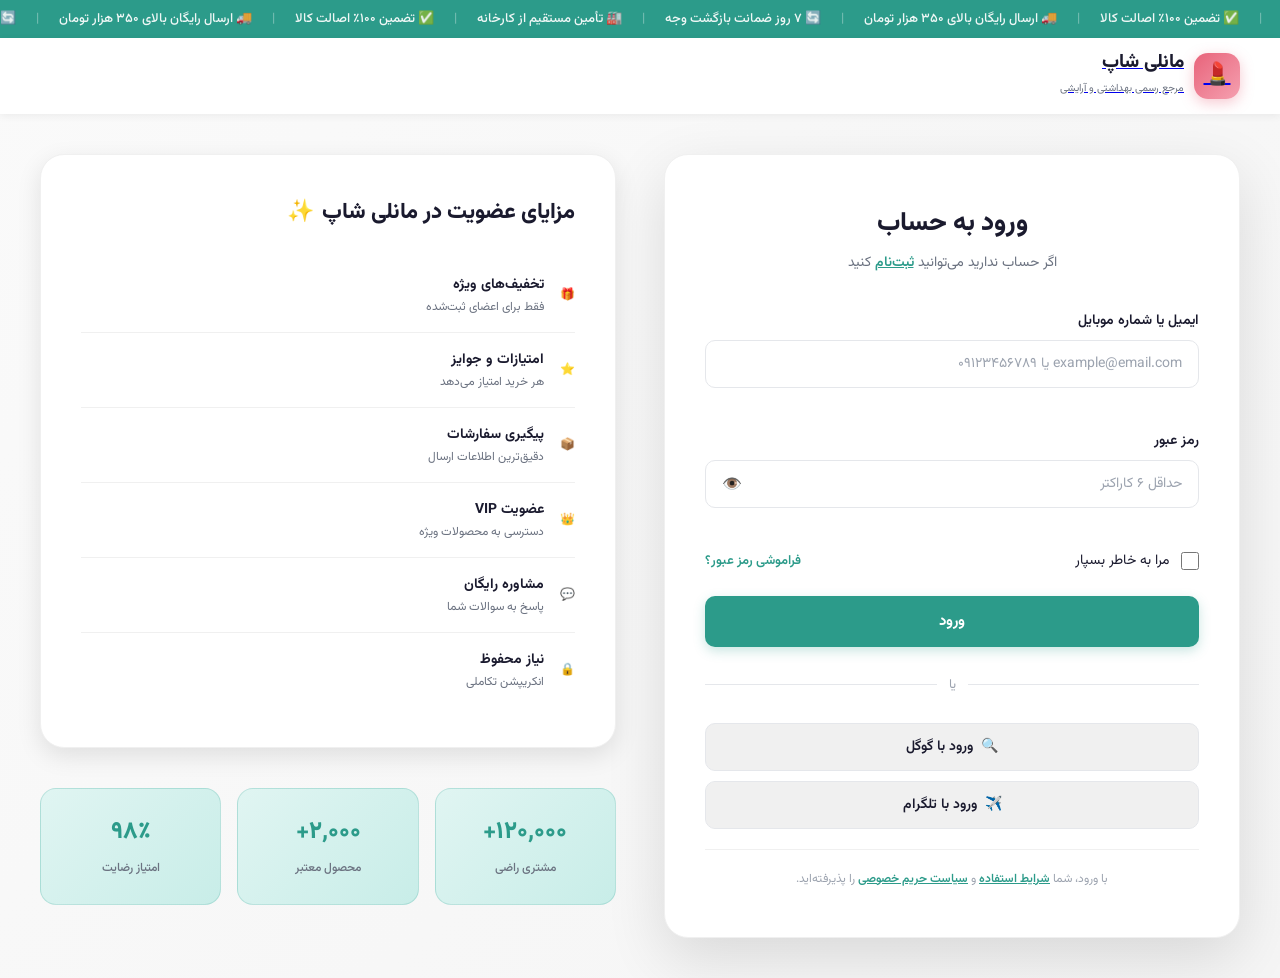
==== commit c17beb72: "admin" ====
--- a/Admin.html
+++ b/Admin.html
@@ -1,713 +1,873 @@
-<!DOCTYPE html>
+<!doctype html>
 <html lang="fa" dir="rtl">
-<head>
-  <!-- ═══════════════════════════════════════
+  <head>
+    <!-- ═══════════════════════════════════════
        متا تگ‌های پایه — برای سئو و نمایش صحیح
        ═══════════════════════════════════════ -->
-  <meta charset="UTF-8">
-  <meta name="viewport" content="width=device-width, initial-scale=1.0">
-  <meta http-equiv="X-UA-Compatible" content="IE=edge">
-
-  <!-- ═══════════════════════════════════════
+    <meta charset="UTF-8" />
+    <meta name="viewport" content="width=device-width, initial-scale=1.0" />
+    <meta http-equiv="X-UA-Compatible" content="IE=edge" />
+
+    <!-- ═══════════════════════════════════════
        متا تگ‌های سئو — الزامی برای هر صفحه
        ═══════════════════════════════════════ -->
-  <title>داشبورد مدیریت — مانلی شاپ</title>
-  <meta name="description" content="پنل مدیریت مانلی شاپ — مدیریت محصولات، سفارشات، کاربران و تحلیل‌ها">
-  <meta name="keywords" content="داشبورد مدیریت، پنل ادمین، مانلی شاپ">
-  <meta name="author" content="مانلی شاپ">
-  <meta name="robots" content="noindex, nofollow">
-
-  <!-- ═══════════════════════════════════════
+    <title>داشبورد مدیریت — مانلی شاپ</title>
+    <meta
+      name="description"
+      content="پنل مدیریت مانلی شاپ — مدیریت محصولات، سفارشات، کاربران و تحلیل‌ها"
+    />
+    <meta name="keywords" content="داشبورد مدیریت، پنل ادمین، مانلی شاپ" />
+    <meta name="author" content="مانلی شاپ" />
+    <meta name="robots" content="noindex, nofollow" />
+
+    <!-- ═══════════════════════════════════════
        فایکون‌ها
        ═══════════════════════════════════════ -->
-  <link rel="icon" type="image/png" href="assets/favicon.png">
-
-  <!-- ═══════════════════════════════════════
+    <link rel="icon" type="image/png" href="assets/favicon.png" />
+
+    <!-- ═══════════════════════════════════════
        تنها فایل CSS خارجی — هیچ استایل دیگری مجاز نیست
        ═══════════════════════════════════════ -->
-  <link rel="stylesheet" href="admin.css">
-</head>
-<body>
-
-  <!-- ═══════════════════════════════════════
+    <link rel="stylesheet" href="admin.css" />
+  </head>
+  <body>
+    <!-- ═══════════════════════════════════════
        لایه اصلی داشبورد
        ═══════════════════════════════════════ -->
-  <div class="dashboard-layout">
-
-    <!-- ═══════════════════════════════════════
+    <div class="dashboard-layout">
+      <!-- ═══════════════════════════════════════
          سایدبار ناوبری
          ═══════════════════════════════════════ -->
-    <aside class="sidebar" role="navigation" aria-label="منوی مدیریت" id="sidebar">
-      <!-- ═══════════════════════════════════════
+      <aside
+        class="sidebar"
+        role="navigation"
+        aria-label="منوی مدیریت"
+        id="sidebar"
+      >
+        <!-- ═══════════════════════════════════════
            هدر سایدبار — لوگو
            ═══════════════════════════════════════ -->
-      <div class="sidebar-header">
-        <a href="#" class="logo" aria-label="مانلی شاپ — صفحه اصلی">
-          <div class="logo-icon" aria-hidden="true">💄</div>
-          <div class="logo-text">
-            <strong>مانلی شاپ</strong>
-            <small>پنل مدیریت</small>
-          </div>
-        </a>
-        <button class="btn-close-sidebar" id="close-sidebar" aria-label="بستن منو">
-          <span aria-hidden="true">✕</span>
-        </button>
-      </div>
-
-      <!-- ═══════════════════════════════════════
+        <div class="sidebar-header">
+          <a href="index.html" class="logo" aria-label="مانلی شاپ — صفحه اصلی">
+            <div class="logo-icon" aria-hidden="true">💄</div>
+            <div class="logo-text">
+              <strong>مانلی شاپ</strong>
+              <small>پنل مدیریت</small>
+            </div>
+          </a>
+          <button
+            class="btn-close-sidebar"
+            id="close-sidebar"
+            aria-label="بستن منو"
+          >
+            <span aria-hidden="true">✕</span>
+          </button>
+        </div>
+
+        <!-- ═══════════════════════════════════════
            منوی اصلی سایدبار
            ═══════════════════════════════════════ -->
-      <nav class="sidebar-nav" aria-label="ناوبری اصلی">
-        <div class="nav-section">
-          <span class="nav-label">نمای کلی</span>
-          <ul class="nav-list">
-            <li>
-              <a href="#" class="nav-link active" aria-current="page">
-                <span class="nav-icon" aria-hidden="true">📊</span>
-                <span class="nav-text">داشبورد</span>
-                <span class="nav-badge">جدید</span>
-              </a>
-            </li>
-            <li>
-              <a href="#" class="nav-link">
-                <span class="nav-icon" aria-hidden="true">📈</span>
-                <span class="nav-text">تحلیل‌ها</span>
-              </a>
-            </li>
-            <li>
-              <a href="#" class="nav-link">
-                <span class="nav-icon" aria-hidden="true">🔔</span>
-                <span class="nav-text">اعلانات</span>
-                <span class="nav-badge alert">۱۲</span>
-              </a>
-            </li>
-          </ul>
-        </div>
-
-        <div class="nav-section">
-          <span class="nav-label">مدیریت فروش</span>
-          <ul class="nav-list">
-            <li>
-              <a href="#" class="nav-link">
-                <span class="nav-icon" aria-hidden="true">📦</span>
-                <span class="nav-text">محصولات</span>
-              </a>
-            </li>
-            <li>
-              <a href="#" class="nav-link">
-                <span class="nav-icon" aria-hidden="true">🛒</span>
-                <span class="nav-text">سفارشات</span>
-                <span class="nav-badge">۲۴۵</span>
-              </a>
-            </li>
-            <li>
-              <a href="#" class="nav-link">
-                <span class="nav-icon" aria-hidden="true">🏷️</span>
-                <span class="nav-text">تخفیف‌ها</span>
-              </a>
-            </li>
-            <li>
-              <a href="#" class="nav-link">
-                <span class="nav-icon" aria-hidden="true">📋</span>
-                <span class="nav-text">برندها</span>
-              </a>
-            </li>
-          </ul>
-        </div>
-
-        <div class="nav-section">
-          <span class="nav-label">مدیریت کاربران</span>
-          <ul class="nav-list">
-            <li>
-              <a href="#" class="nav-link">
-                <span class="nav-icon" aria-hidden="true">👥</span>
-                <span class="nav-text">مشتریان</span>
-              </a>
-            </li>
-            <li>
-              <a href="#" class="nav-link">
-                <span class="nav-icon" aria-hidden="true">👑</span>
-                <span class="nav-text">اعضای VIP</span>
-              </a>
-            </li>
-            <li>
-              <a href="#" class="nav-link">
-                <span class="nav-icon" aria-hidden="true">💬</span>
-                <span class="nav-text">نظرات</span>
-              </a>
-            </li>
-          </ul>
-        </div>
-
-        <div class="nav-section">
-          <span class="nav-label">تنظیمات</span>
-          <ul class="nav-list">
-            <li>
-              <a href="#" class="nav-link">
-                <span class="nav-icon" aria-hidden="true">⚙️</span>
-                <span class="nav-text">تنظیمات سایت</span>
-              </a>
-            </li>
-            <li>
-              <a href="#" class="nav-link">
-                <span class="nav-icon" aria-hidden="true">🔐</span>
-                <span class="nav-text">مدیریت دسترسی</span>
-              </a>
-            </li>
-            <li>
-              <a href="#" class="nav-link">
-                <span class="nav-icon" aria-hidden="true">📄</span>
-                <span class="nav-text">گزارش‌ها</span>
-              </a>
-            </li>
-          </ul>
-        </div>
-      </nav>
-
-      <!-- ═══════════════════════════════════════
+        <nav class="sidebar-nav" aria-label="ناوبری اصلی">
+          <div class="nav-section">
+            <span class="nav-label">نمای کلی</span>
+            <ul class="nav-list">
+              <li>
+                <a href="#" class="nav-link active" aria-current="page">
+                  <span class="nav-icon" aria-hidden="true">📊</span>
+                  <span class="nav-text">داشبورد</span>
+                  <span class="nav-badge">جدید</span>
+                </a>
+              </li>
+              <li>
+                <a href="#" class="nav-link">
+                  <span class="nav-icon" aria-hidden="true">📈</span>
+                  <span class="nav-text">تحلیل‌ها</span>
+                </a>
+              </li>
+              <li>
+                <a href="#" class="nav-link">
+                  <span class="nav-icon" aria-hidden="true">🔔</span>
+                  <span class="nav-text">اعلانات</span>
+                  <span class="nav-badge alert">۱۲</span>
+                </a>
+              </li>
+            </ul>
+          </div>
+
+          <div class="nav-section">
+            <span class="nav-label">مدیریت فروش</span>
+            <ul class="nav-list">
+              <li>
+                <a href="#" class="nav-link">
+                  <span class="nav-icon" aria-hidden="true">📦</span>
+                  <span class="nav-text">محصولات</span>
+                </a>
+              </li>
+              <li>
+                <a href="#" class="nav-link">
+                  <span class="nav-icon" aria-hidden="true">🛒</span>
+                  <span class="nav-text">سفارشات</span>
+                  <span class="nav-badge">۲۴۵</span>
+                </a>
+              </li>
+              <li>
+                <a href="#" class="nav-link">
+                  <span class="nav-icon" aria-hidden="true">🏷️</span>
+                  <span class="nav-text">تخفیف‌ها</span>
+                </a>
+              </li>
+              <li>
+                <a href="#" class="nav-link">
+                  <span class="nav-icon" aria-hidden="true">📋</span>
+                  <span class="nav-text">برندها</span>
+                </a>
+              </li>
+            </ul>
+          </div>
+
+          <div class="nav-section">
+            <span class="nav-label">مدیریت کاربران</span>
+            <ul class="nav-list">
+              <li>
+                <a href="#" class="nav-link">
+                  <span class="nav-icon" aria-hidden="true">👥</span>
+                  <span class="nav-text">مشتریان</span>
+                </a>
+              </li>
+              <li>
+                <a href="#" class="nav-link">
+                  <span class="nav-icon" aria-hidden="true">👑</span>
+                  <span class="nav-text">اعضای VIP</span>
+                </a>
+              </li>
+              <li>
+                <a href="#" class="nav-link">
+                  <span class="nav-icon" aria-hidden="true">💬</span>
+                  <span class="nav-text">نظرات</span>
+                </a>
+              </li>
+            </ul>
+          </div>
+
+          <div class="nav-section">
+            <span class="nav-label">تنظیمات</span>
+            <ul class="nav-list">
+              <li>
+                <a href="#" class="nav-link">
+                  <span class="nav-icon" aria-hidden="true">⚙️</span>
+                  <span class="nav-text">تنظیمات سایت</span>
+                </a>
+              </li>
+              <li>
+                <a href="#" class="nav-link">
+                  <span class="nav-icon" aria-hidden="true">🔐</span>
+                  <span class="nav-text">مدیریت دسترسی</span>
+                </a>
+              </li>
+              <li>
+                <a href="#" class="nav-link">
+                  <span class="nav-icon" aria-hidden="true">📄</span>
+                  <span class="nav-text">گزارش‌ها</span>
+                </a>
+              </li>
+            </ul>
+          </div>
+        </nav>
+
+        <!-- ═══════════════════════════════════════
            پروفایل ادمین در انتهای سایدبار
            ═══════════════════════════════════════ -->
-      <div class="sidebar-footer">
-        <div class="admin-profile">
-          <div class="admin-avatar" aria-hidden="true">👨‍💼</div>
-          <div class="admin-info">
-            <strong>مدیر سیستم</strong>
-            <span>admin@manli.ir</span>
+        <div class="sidebar-footer">
+          <div class="admin-profile">
+            <div class="admin-avatar" aria-hidden="true">👨‍💼</div>
+            <div class="admin-info">
+              <strong>مدیر سیستم</strong>
+              <span>admin@manli.ir</span>
+            </div>
           </div>
+          <button class="btn-logout" aria-label="خروج از حساب">
+            <span aria-hidden="true">🚪</span>
+          </button>
         </div>
-        <button class="btn-logout" aria-label="خروج از حساب">
-          <span aria-hidden="true">🚪</span>
-        </button>
-      </div>
-    </aside>
-
-    <!-- ═══════════════════════════════════════
+      </aside>
+
+      <!-- ═══════════════════════════════════════
          اورلای سایدبار برای موبایل
          ═══════════════════════════════════════ -->
-    <div class="sidebar-overlay" id="sidebar-overlay" aria-hidden="true"></div>
-
-    <!-- ═══════════════════════════════════════
+      <div
+        class="sidebar-overlay"
+        id="sidebar-overlay"
+        aria-hidden="true"
+      ></div>
+
+      <!-- ═══════════════════════════════════════
          محتوای اصلی داشبورد
          ═══════════════════════════════════════ -->
-    <main class="main-content" role="main">
-
-      <!-- ═══════════════════════════════════════
+      <main class="main-content" role="main">
+        <!-- ═══════════════════════════════════════
            هدر داخلی داشبورد
            ═══════════════════════════════════════ -->
-      <header class="dashboard-header" role="banner">
-        <div class="header-left">
-          <button class="btn-toggle-sidebar" id="toggle-sidebar" aria-label="باز/بستن منوی کناری">
-            <span aria-hidden="true">☰</span>
-          </button>
-          <h1 class="page-title">داشبورد مدیریت</h1>
-        </div>
-
-        <div class="header-right">
-          <!-- جستجو -->
-          <div class="header-search" role="search">
-            <input type="search" placeholder="جستجو در پنل..." aria-label="جستجو در پنل مدیریت">
-            <span class="search-icon" aria-hidden="true">🔍</span>
+        <header class="dashboard-header" role="banner">
+          <div class="header-left">
+            <button
+              class="btn-toggle-sidebar"
+              id="toggle-sidebar"
+              aria-label="باز/بستن منوی کناری"
+            >
+              <span aria-hidden="true">☰</span>
+            </button>
+            <h1 class="page-title">داشبورد مدیریت</h1>
           </div>
 
-          <!-- اعلانات -->
-          <button class="btn-icon" id="notif-btn" aria-label="اعلانات" aria-expanded="false">
-            <span aria-hidden="true">🔔</span>
-            <span class="badge">۱۲</span>
-          </button>
-
-          <!-- پیام‌ها -->
-          <button class="btn-icon" aria-label="پیام‌ها">
-            <span aria-hidden="true">✉️</span>
-            <span class="badge">۵</span>
-          </button>
-
-          <!-- پروفایل -->
-          <div class="header-profile">
-            <div class="header-avatar" aria-hidden="true">👨‍💼</div>
-            <div class="header-user">
-              <strong>مدیر سیستم</strong>
-              <span>مدیر ارشد</span>
+          <div class="header-right">
+            <!-- جستجو -->
+            <div class="header-search" role="search">
+              <input
+                type="search"
+                placeholder="جستجو در پنل..."
+                aria-label="جستجو در پنل مدیریت"
+              />
+              <span class="search-icon" aria-hidden="true">🔍</span>
+            </div>
+
+            <!-- اعلانات -->
+            <button
+              class="btn-icon"
+              id="notif-btn"
+              aria-label="اعلانات"
+              aria-expanded="false"
+            >
+              <span aria-hidden="true">🔔</span>
+              <span class="badge">۱۲</span>
+            </button>
+
+            <!-- پیام‌ها -->
+            <button class="btn-icon" aria-label="پیام‌ها">
+              <span aria-hidden="true">✉️</span>
+              <span class="badge">۵</span>
+            </button>
+
+            <!-- پروفایل -->
+            <div class="header-profile">
+              <div class="header-avatar" aria-hidden="true">👨‍💼</div>
+              <div class="header-user">
+                <strong>مدیر سیستم</strong>
+                <span>مدیر ارشد</span>
+              </div>
             </div>
           </div>
-        </div>
-      </header>
-
-      <!-- ═══════════════════════════════════════
+        </header>
+
+        <!-- ═══════════════════════════════════════
            محتوای داشبورد
            ═══════════════════════════════════════ -->
-      <div class="dashboard-body">
-
-        <!-- ═══════════════════════════════════════
+        <div class="dashboard-body">
+          <!-- ═══════════════════════════════════════
              ردیف KPIها — شاخص‌های کلیدی عملکرد
              ═══════════════════════════════════════ -->
-        <section class="kpi-section" aria-label="شاخص‌های کلیدی عملکرد">
-          <div class="kpi-grid">
-            <!-- کارت درآمد -->
-            <article class="kpi-card">
-              <div class="kpi-header">
-                <div class="kpi-icon revenue" aria-hidden="true">💰</div>
-                <div class="kpi-trend up">
-                  <span aria-hidden="true">↑</span>
-                  <span>۱۸٪</span>
-                </div>
-              </div>
-              <div class="kpi-body">
-                <span class="kpi-value">۲,۸۴۵,۰۰۰,۰۰۰</span>
-                <span class="kpi-label">درآمد ماهانه</span>
-              </div>
-              <div class="kpi-chart" aria-hidden="true">
-                <svg viewBox="0 0 120 40" class="sparkline">
-                  <polyline fill="none" stroke="var(--color-success)" stroke-width="2" points="0,35 20,28 40,30 60,18 80,22 100,8 120,12"/>
-                </svg>
-              </div>
-            </article>
-
-            <!-- کارت سفارشات -->
-            <article class="kpi-card">
-              <div class="kpi-header">
-                <div class="kpi-icon orders" aria-hidden="true">🛒</div>
-                <div class="kpi-trend up">
-                  <span aria-hidden="true">↑</span>
-                  <span>۲۴٪</span>
-                </div>
-              </div>
-              <div class="kpi-body">
-                <span class="kpi-value">۱,۲۴۵</span>
-                <span class="kpi-label">سفارش جدید</span>
-              </div>
-              <div class="kpi-chart" aria-hidden="true">
-                <svg viewBox="0 0 120 40" class="sparkline">
-                  <polyline fill="none" stroke="var(--color-info)" stroke-width="2" points="0,30 20,25 40,28 60,20 80,15 100,18 120,8"/>
-                </svg>
-              </div>
-            </article>
-
-            <!-- کارت مشتریان -->
-            <article class="kpi-card">
-              <div class="kpi-header">
-                <div class="kpi-icon users" aria-hidden="true">👥</div>
-                <div class="kpi-trend up">
-                  <span aria-hidden="true">↑</span>
-                  <span>۱۲٪</span>
-                </div>
-              </div>
-              <div class="kpi-body">
-                <span class="kpi-value">۸,۹۲۱</span>
-                <span class="kpi-label">مشتری فعال</span>
-              </div>
-              <div class="kpi-chart" aria-hidden="true">
-                <svg viewBox="0 0 120 40" class="sparkline">
-                  <polyline fill="none" stroke="var(--color-accent)" stroke-width="2" points="0,32 20,30 40,25 60,28 80,20 100,15 120,10"/>
-                </svg>
-              </div>
-            </article>
-
-            <!-- کارت محصولات -->
-            <article class="kpi-card">
-              <div class="kpi-header">
-                <div class="kpi-icon products" aria-hidden="true">📦</div>
-                <div class="kpi-trend down">
-                  <span aria-hidden="true">↓</span>
-                  <span>۳٪</span>
-                </div>
-              </div>
-              <div class="kpi-body">
-                <span class="kpi-value">۴۵۶</span>
-                <span class="kpi-label">محصول موجود</span>
-              </div>
-              <div class="kpi-chart" aria-hidden="true">
-                <svg viewBox="0 0 120 40" class="sparkline">
-                  <polyline fill="none" stroke="var(--color-warning)" stroke-width="2" points="0,15 20,18 40,22 60,20 80,25 100,28 120,30"/>
-                </svg>
-              </div>
-            </article>
-          </div>
-        </section>
-
-        <!-- ═══════════════════════════════════════
+          <section class="kpi-section" aria-label="شاخص‌های کلیدی عملکرد">
+            <div class="kpi-grid">
+              <!-- کارت درآمد -->
+              <article class="kpi-card">
+                <div class="kpi-header">
+                  <div class="kpi-icon revenue" aria-hidden="true">💰</div>
+                  <div class="kpi-trend up">
+                    <span aria-hidden="true">↑</span>
+                    <span>۱۸٪</span>
+                  </div>
+                </div>
+                <div class="kpi-body">
+                  <span class="kpi-value">۲,۸۴۵,۰۰۰,۰۰۰</span>
+                  <span class="kpi-label">درآمد ماهانه</span>
+                </div>
+                <div class="kpi-chart" aria-hidden="true">
+                  <svg viewBox="0 0 120 40" class="sparkline">
+                    <polyline
+                      fill="none"
+                      stroke="var(--color-success)"
+                      stroke-width="2"
+                      points="0,35 20,28 40,30 60,18 80,22 100,8 120,12"
+                    />
+                  </svg>
+                </div>
+              </article>
+
+              <!-- کارت سفارشات -->
+              <article class="kpi-card">
+                <div class="kpi-header">
+                  <div class="kpi-icon orders" aria-hidden="true">🛒</div>
+                  <div class="kpi-trend up">
+                    <span aria-hidden="true">↑</span>
+                    <span>۲۴٪</span>
+                  </div>
+                </div>
+                <div class="kpi-body">
+                  <span class="kpi-value">۱,۲۴۵</span>
+                  <span class="kpi-label">سفارش جدید</span>
+                </div>
+                <div class="kpi-chart" aria-hidden="true">
+                  <svg viewBox="0 0 120 40" class="sparkline">
+                    <polyline
+                      fill="none"
+                      stroke="var(--color-info)"
+                      stroke-width="2"
+                      points="0,30 20,25 40,28 60,20 80,15 100,18 120,8"
+                    />
+                  </svg>
+                </div>
+              </article>
+
+              <!-- کارت مشتریان -->
+              <article class="kpi-card">
+                <div class="kpi-header">
+                  <div class="kpi-icon users" aria-hidden="true">👥</div>
+                  <div class="kpi-trend up">
+                    <span aria-hidden="true">↑</span>
+                    <span>۱۲٪</span>
+                  </div>
+                </div>
+                <div class="kpi-body">
+                  <span class="kpi-value">۸,۹۲۱</span>
+                  <span class="kpi-label">مشتری فعال</span>
+                </div>
+                <div class="kpi-chart" aria-hidden="true">
+                  <svg viewBox="0 0 120 40" class="sparkline">
+                    <polyline
+                      fill="none"
+                      stroke="var(--color-accent)"
+                      stroke-width="2"
+                      points="0,32 20,30 40,25 60,28 80,20 100,15 120,10"
+                    />
+                  </svg>
+                </div>
+              </article>
+
+              <!-- کارت محصولات -->
+              <article class="kpi-card">
+                <div class="kpi-header">
+                  <div class="kpi-icon products" aria-hidden="true">📦</div>
+                  <div class="kpi-trend down">
+                    <span aria-hidden="true">↓</span>
+                    <span>۳٪</span>
+                  </div>
+                </div>
+                <div class="kpi-body">
+                  <span class="kpi-value">۴۵۶</span>
+                  <span class="kpi-label">محصول موجود</span>
+                </div>
+                <div class="kpi-chart" aria-hidden="true">
+                  <svg viewBox="0 0 120 40" class="sparkline">
+                    <polyline
+                      fill="none"
+                      stroke="var(--color-warning)"
+                      stroke-width="2"
+                      points="0,15 20,18 40,22 60,20 80,25 100,28 120,30"
+                    />
+                  </svg>
+                </div>
+              </article>
+            </div>
+          </section>
+
+          <!-- ═══════════════════════════════════════
              ردیف نمودارها و جداول
              ═══════════════════════════════════════ -->
-        <div class="dashboard-row">
-          <!-- نمودار درآمد -->
-          <section class="chart-card large" aria-label="نمودار درآمد">
+          <div class="dashboard-row">
+            <!-- نمودار درآمد -->
+            <section class="chart-card large" aria-label="نمودار درآمد">
+              <div class="card-header">
+                <h2 class="card-title">📈 تحلیل درآمد</h2>
+                <div class="card-actions">
+                  <select class="select-period" aria-label="انتخاب بازه زمانی">
+                    <option value="7">۷ روز اخیر</option>
+                    <option value="30" selected>۳۰ روز اخیر</option>
+                    <option value="90">۹۰ روز اخیر</option>
+                    <option value="365">یک سال</option>
+                  </select>
+                  <button class="btn-icon-sm" aria-label="دانلود گزارش">
+                    <span aria-hidden="true">📥</span>
+                  </button>
+                </div>
+              </div>
+              <div class="chart-body">
+                <!-- نمودار میله‌ای شبیه‌سازی شده با CSS -->
+                <div class="bar-chart" aria-label="نمودار درآمد ماهانه">
+                  <div class="bar-group">
+                    <div
+                      class="bar"
+                      style="--bar-height: 45%"
+                      data-value="۱.۲ میلیارد"
+                    >
+                      <div class="bar-fill" style="height: 45%"></div>
+                    </div>
+                    <span class="bar-label">فروردین</span>
+                  </div>
+                  <div class="bar-group">
+                    <div
+                      class="bar"
+                      style="--bar-height: 62%"
+                      data-value="۱.۶ میلیارد"
+                    >
+                      <div class="bar-fill" style="height: 62%"></div>
+                    </div>
+                    <span class="bar-label">اردیبهشت</span>
+                  </div>
+                  <div class="bar-group">
+                    <div
+                      class="bar"
+                      style="--bar-height: 78%"
+                      data-value="۲.۱ میلیارد"
+                    >
+                      <div class="bar-fill" style="height: 78%"></div>
+                    </div>
+                    <span class="bar-label">خرداد</span>
+                  </div>
+                  <div class="bar-group">
+                    <div
+                      class="bar"
+                      style="--bar-height: 55%"
+                      data-value="۱.۵ میلیارد"
+                    >
+                      <div class="bar-fill" style="height: 55%"></div>
+                    </div>
+                    <span class="bar-label">تیر</span>
+                  </div>
+                  <div class="bar-group">
+                    <div
+                      class="bar"
+                      style="--bar-height: 85%"
+                      data-value="۲.۳ میلیارد"
+                    >
+                      <div class="bar-fill" style="height: 85%"></div>
+                    </div>
+                    <span class="bar-label">مرداد</span>
+                  </div>
+                  <div class="bar-group">
+                    <div
+                      class="bar"
+                      style="--bar-height: 70%"
+                      data-value="۱.۹ میلیارد"
+                    >
+                      <div class="bar-fill" style="height: 70%"></div>
+                    </div>
+                    <span class="bar-label">شهریور</span>
+                  </div>
+                </div>
+              </div>
+            </section>
+
+            <!-- نمودار دایره‌ای — توزیع فروش -->
+            <section class="chart-card" aria-label="توزیع فروش دسته‌بندی‌ها">
+              <div class="card-header">
+                <h2 class="card-title">🥧 توزیع فروش</h2>
+              </div>
+              <div class="chart-body">
+                <div
+                  class="donut-chart"
+                  role="img"
+                  aria-label="نمودار دایره‌ای توزیع فروش"
+                >
+                  <svg viewBox="0 0 100 100" class="donut-svg">
+                    <circle
+                      cx="50"
+                      cy="50"
+                      r="40"
+                      fill="none"
+                      stroke="var(--color-teal)"
+                      stroke-width="12"
+                      stroke-dasharray="75 251"
+                      stroke-dashoffset="0"
+                      transform="rotate(-90 50 50)"
+                    />
+                    <circle
+                      cx="50"
+                      cy="50"
+                      r="40"
+                      fill="none"
+                      stroke="var(--color-rose)"
+                      stroke-width="12"
+                      stroke-dasharray="50 251"
+                      stroke-dashoffset="-75"
+                      transform="rotate(-90 50 50)"
+                    />
+                    <circle
+                      cx="50"
+                      cy="50"
+                      r="40"
+                      fill="none"
+                      stroke="var(--color-gold)"
+                      stroke-width="12"
+                      stroke-dasharray="40 251"
+                      stroke-dashoffset="-125"
+                      transform="rotate(-90 50 50)"
+                    />
+                    <circle
+                      cx="50"
+                      cy="50"
+                      r="40"
+                      fill="none"
+                      stroke="var(--color-info)"
+                      stroke-width="12"
+                      stroke-dasharray="35 251"
+                      stroke-dashoffset="-165"
+                      transform="rotate(-90 50 50)"
+                    />
+                    <circle
+                      cx="50"
+                      cy="50"
+                      r="40"
+                      fill="none"
+                      stroke="var(--color-gray-light)"
+                      stroke-width="12"
+                      stroke-dasharray="51 251"
+                      stroke-dashoffset="-200"
+                      transform="rotate(-90 50 50)"
+                    />
+                  </svg>
+                  <div class="donut-center">
+                    <strong>۲.۸ میلیارد</strong>
+                    <span>تومان</span>
+                  </div>
+                </div>
+                <div class="chart-legend">
+                  <div class="legend-item">
+                    <span
+                      class="legend-dot"
+                      style="background: var(--color-teal)"
+                    ></span>
+                    <span class="legend-label">مراقبت پوست</span>
+                    <span class="legend-value">۳۵٪</span>
+                  </div>
+                  <div class="legend-item">
+                    <span
+                      class="legend-dot"
+                      style="background: var(--color-rose)"
+                    ></span>
+                    <span class="legend-label">مراقبت مو</span>
+                    <span class="legend-value">۲۵٪</span>
+                  </div>
+                  <div class="legend-item">
+                    <span
+                      class="legend-dot"
+                      style="background: var(--color-gold)"
+                    ></span>
+                    <span class="legend-label">آرایشی</span>
+                    <span class="legend-value">۲۰٪</span>
+                  </div>
+                  <div class="legend-item">
+                    <span
+                      class="legend-dot"
+                      style="background: var(--color-info)"
+                    ></span>
+                    <span class="legend-label">عطر و ادکلن</span>
+                    <span class="legend-value">۱۵٪</span>
+                  </div>
+                  <div class="legend-item">
+                    <span
+                      class="legend-dot"
+                      style="background: var(--color-gray-light)"
+                    ></span>
+                    <span class="legend-label">سایر</span>
+                    <span class="legend-value">۵٪</span>
+                  </div>
+                </div>
+              </div>
+            </section>
+          </div>
+
+          <!-- ═══════════════════════════════════════
+             جدول سفارشات اخیر
+             ═══════════════════════════════════════ -->
+          <section class="table-card" aria-label="سفارشات اخیر">
             <div class="card-header">
-              <h2 class="card-title">📈 تحلیل درآمد</h2>
-              <div class="card-actions">
-                <select class="select-period" aria-label="انتخاب بازه زمانی">
-                  <option value="7">۷ روز اخیر</option>
-                  <option value="30" selected>۳۰ روز اخیر</option>
-                  <option value="90">۹۰ روز اخیر</option>
-                  <option value="365">یک سال</option>
-                </select>
-                <button class="btn-icon-sm" aria-label="دانلود گزارش">
-                  <span aria-hidden="true">📥</span>
-                </button>
+              <h2 class="card-title">🛒 آخرین سفارشات</h2>
+              <a href="#" class="btn-text">مشاهده همه →</a>
+            </div>
+            <div class="table-responsive">
+              <table class="data-table">
+                <thead>
+                  <tr>
+                    <th scope="col">شناسه</th>
+                    <th scope="col">مشتری</th>
+                    <th scope="col">محصولات</th>
+                    <th scope="col">مبلغ</th>
+                    <th scope="col">وضعیت</th>
+                    <th scope="col">تاریخ</th>
+                    <th scope="col">عملیات</th>
+                  </tr>
+                </thead>
+                <tbody>
+                  <tr>
+                    <td><span class="order-id">#۱۲۸۴۵</span></td>
+                    <td>
+                      <div class="customer-cell">
+                        <span class="customer-avatar" aria-hidden="true"
+                          >👩</span
+                        >
+                        <span>سارا محمدی</span>
+                      </div>
+                    </td>
+                    <td>سرم ویتامین C، کرم آبرسان</td>
+                    <td><strong>۶۲۸,۰۰۰</strong> تومان</td>
+                    <td><span class="status-badge success">تحویل شده</span></td>
+                    <td>۱۴۰۳/۰۲/۲۵</td>
+                    <td>
+                      <button class="btn-action" aria-label="مشاهده جزئیات">
+                        👁
+                      </button>
+                      <button class="btn-action" aria-label="ویرایش">✏️</button>
+                    </td>
+                  </tr>
+                  <tr>
+                    <td><span class="order-id">#۱۲۸۴۴</span></td>
+                    <td>
+                      <div class="customer-cell">
+                        <span class="customer-avatar" aria-hidden="true"
+                          >👨</span
+                        >
+                        <span>علی رضایی</span>
+                      </div>
+                    </td>
+                    <td>شامپو ضد ریزش</td>
+                    <td><strong>۳۱۵,۰۰۰</strong> تومان</td>
+                    <td>
+                      <span class="status-badge warning">در حال ارسال</span>
+                    </td>
+                    <td>۱۴۰۳/۰۲/۲۵</td>
+                    <td>
+                      <button class="btn-action" aria-label="مشاهده جزئیات">
+                        👁
+                      </button>
+                      <button class="btn-action" aria-label="ویرایش">✏️</button>
+                    </td>
+                  </tr>
+                  <tr>
+                    <td><span class="order-id">#۱۲۸۴۳</span></td>
+                    <td>
+                      <div class="customer-cell">
+                        <span class="customer-avatar" aria-hidden="true"
+                          >👩</span
+                        >
+                        <span>مریم حسینی</span>
+                      </div>
+                    </td>
+                    <td>کرم ضد آفتاب SPF50</td>
+                    <td><strong>۲۱۲,۰۰۰</strong> تومان</td>
+                    <td>
+                      <span class="status-badge info">در حال پردازش</span>
+                    </td>
+                    <td>۱۴۰۳/۰۲/۲۴</td>
+                    <td>
+                      <button class="btn-action" aria-label="مشاهده جزئیات">
+                        👁
+                      </button>
+                      <button class="btn-action" aria-label="ویرایش">✏️</button>
+                    </td>
+                  </tr>
+                  <tr>
+                    <td><span class="order-id">#۱۲۸۴۲</span></td>
+                    <td>
+                      <div class="customer-cell">
+                        <span class="customer-avatar" aria-hidden="true"
+                          >👨</span
+                        >
+                        <span>رضا کریمی</span>
+                      </div>
+                    </td>
+                    <td>سرم ضد پیری، لوسیون بدن</td>
+                    <td><strong>۷۱۳,۰۰۰</strong> تومان</td>
+                    <td><span class="status-badge success">تحویل شده</span></td>
+                    <td>۱۴۰۳/۰۲/۲۴</td>
+                    <td>
+                      <button class="btn-action" aria-label="مشاهده جزئیات">
+                        👁
+                      </button>
+                      <button class="btn-action" aria-label="ویرایش">✏️</button>
+                    </td>
+                  </tr>
+                  <tr>
+                    <td><span class="order-id">#۱۲۸۴۱</span></td>
+                    <td>
+                      <div class="customer-cell">
+                        <span class="customer-avatar" aria-hidden="true"
+                          >👩</span
+                        >
+                        <span>نیلوفر احمدی</span>
+                      </div>
+                    </td>
+                    <td>ژل شستشو، کرم شب</td>
+                    <td><strong>۵۸۲,۰۰۰</strong> تومان</td>
+                    <td><span class="status-badge error">لغو شده</span></td>
+                    <td>۱۴۰۳/۰۲/۲۳</td>
+                    <td>
+                      <button class="btn-action" aria-label="مشاهده جزئیات">
+                        👁
+                      </button>
+                      <button class="btn-action" aria-label="ویرایش">✏️</button>
+                    </td>
+                  </tr>
+                </tbody>
+              </table>
+            </div>
+          </section>
+
+          <!-- ═══════════════════════════════════════
+             ردیف محصولات پرفروش و مشتریان VIP
+             ═══════════════════════════════════════ -->
+          <div class="dashboard-row">
+            <!-- محصولات پرفروش -->
+            <section class="list-card" aria-label="محصولات پرفروش">
+              <div class="card-header">
+                <h2 class="card-title">🏆 محصولات پرفروش</h2>
+                <a href="#" class="btn-text">مشاهده همه →</a>
               </div>
-            </div>
-            <div class="chart-body">
-              <!-- نمودار میله‌ای شبیه‌سازی شده با CSS -->
-              <div class="bar-chart" aria-label="نمودار درآمد ماهانه">
-                <div class="bar-group">
-                  <div class="bar" style="--bar-height: 45%;" data-value="۱.۲ میلیارد">
-                    <div class="bar-fill" style="height: 45%;"></div>
-                  </div>
-                  <span class="bar-label">فروردین</span>
-                </div>
-                <div class="bar-group">
-                  <div class="bar" style="--bar-height: 62%;" data-value="۱.۶ میلیارد">
-                    <div class="bar-fill" style="height: 62%;"></div>
-                  </div>
-                  <span class="bar-label">اردیبهشت</span>
-                </div>
-                <div class="bar-group">
-                  <div class="bar" style="--bar-height: 78%;" data-value="۲.۱ میلیارد">
-                    <div class="bar-fill" style="height: 78%;"></div>
-                  </div>
-                  <span class="bar-label">خرداد</span>
-                </div>
-                <div class="bar-group">
-                  <div class="bar" style="--bar-height: 55%;" data-value="۱.۵ میلیارد">
-                    <div class="bar-fill" style="height: 55%;"></div>
-                  </div>
-                  <span class="bar-label">تیر</span>
-                </div>
-                <div class="bar-group">
-                  <div class="bar" style="--bar-height: 85%;" data-value="۲.۳ میلیارد">
-                    <div class="bar-fill" style="height: 85%;"></div>
-                  </div>
-                  <span class="bar-label">مرداد</span>
-                </div>
-                <div class="bar-group">
-                  <div class="bar" style="--bar-height: 70%;" data-value="۱.۹ میلیارد">
-                    <div class="bar-fill" style="height: 70%;"></div>
-                  </div>
-                  <span class="bar-label">شهریور</span>
+              <div class="list-body">
+                <div class="product-item">
+                  <div class="product-rank">۱</div>
+                  <div class="product-thumb" aria-hidden="true">🧴</div>
+                  <div class="product-info">
+                    <strong>کرم ضد آفتاب SPF50</strong>
+                    <span>۱,۲۴۵ فروش</span>
+                  </div>
+                  <div class="product-sales">
+                    <strong>۲۶۵ میلیون</strong>
+                    <span>تومان</span>
+                  </div>
+                </div>
+                <div class="product-item">
+                  <div class="product-rank">۲</div>
+                  <div class="product-thumb" aria-hidden="true">🧼</div>
+                  <div class="product-info">
+                    <strong>شامپو ضد ریزش موی چرب</strong>
+                    <span>۹۸۷ فروش</span>
+                  </div>
+                  <div class="product-sales">
+                    <strong>۳۱۱ میلیون</strong>
+                    <span>تومان</span>
+                  </div>
+                </div>
+                <div class="product-item">
+                  <div class="product-rank">۳</div>
+                  <div class="product-thumb" aria-hidden="true">💊</div>
+                  <div class="product-info">
+                    <strong>سرم ویتامین C روشن‌کننده</strong>
+                    <span>۸۵۶ فروش</span>
+                  </div>
+                  <div class="product-sales">
+                    <strong>۳۲۷ میلیون</strong>
+                    <span>تومان</span>
+                  </div>
+                </div>
+                <div class="product-item">
+                  <div class="product-rank">۴</div>
+                  <div class="product-thumb" aria-hidden="true">🫙</div>
+                  <div class="product-info">
+                    <strong>کرم آبرسان ۲۴ ساعته</strong>
+                    <span>۷۶۵ فروش</span>
+                  </div>
+                  <div class="product-sales">
+                    <strong>۱۸۸ میلیون</strong>
+                    <span>تومان</span>
+                  </div>
+                </div>
+                <div class="product-item">
+                  <div class="product-rank">۵</div>
+                  <div class="product-thumb" aria-hidden="true">🧽</div>
+                  <div class="product-info">
+                    <strong>ژل شستشوی پوست چرب</strong>
+                    <span>۶۵۴ فروش</span>
+                  </div>
+                  <div class="product-sales">
+                    <strong>۱۰۶ میلیون</strong>
+                    <span>تومان</span>
+                  </div>
                 </div>
               </div>
-            </div>
-          </section>
-
-          <!-- نمودار دایره‌ای — توزیع فروش -->
-          <section class="chart-card" aria-label="توزیع فروش دسته‌بندی‌ها">
-            <div class="card-header">
-              <h2 class="card-title">🥧 توزیع فروش</h2>
-            </div>
-            <div class="chart-body">
-              <div class="donut-chart" role="img" aria-label="نمودار دایره‌ای توزیع فروش">
-                <svg viewBox="0 0 100 100" class="donut-svg">
-                  <circle cx="50" cy="50" r="40" fill="none" stroke="var(--color-teal)" stroke-width="12" stroke-dasharray="75 251" stroke-dashoffset="0" transform="rotate(-90 50 50)"/>
-                  <circle cx="50" cy="50" r="40" fill="none" stroke="var(--color-rose)" stroke-width="12" stroke-dasharray="50 251" stroke-dashoffset="-75" transform="rotate(-90 50 50)"/>
-                  <circle cx="50" cy="50" r="40" fill="none" stroke="var(--color-gold)" stroke-width="12" stroke-dasharray="40 251" stroke-dashoffset="-125" transform="rotate(-90 50 50)"/>
-                  <circle cx="50" cy="50" r="40" fill="none" stroke="var(--color-info)" stroke-width="12" stroke-dasharray="35 251" stroke-dashoffset="-165" transform="rotate(-90 50 50)"/>
-                  <circle cx="50" cy="50" r="40" fill="none" stroke="var(--color-gray-light)" stroke-width="12" stroke-dasharray="51 251" stroke-dashoffset="-200" transform="rotate(-90 50 50)"/>
-                </svg>
-                <div class="donut-center">
-                  <strong>۲.۸ میلیارد</strong>
-                  <span>تومان</span>
-                </div>
+            </section>
+
+            <!-- مشتریان VIP -->
+            <section class="list-card" aria-label="مشتریان برتر">
+              <div class="card-header">
+                <h2 class="card-title">👑 مشتریان VIP</h2>
+                <a href="#" class="btn-text">مشاهده همه →</a>
               </div>
-              <div class="chart-legend">
-                <div class="legend-item">
-                  <span class="legend-dot" style="background: var(--color-teal);"></span>
-                  <span class="legend-label">مراقبت پوست</span>
-                  <span class="legend-value">۳۵٪</span>
-                </div>
-                <div class="legend-item">
-                  <span class="legend-dot" style="background: var(--color-rose);"></span>
-                  <span class="legend-label">مراقبت مو</span>
-                  <span class="legend-value">۲۵٪</span>
-                </div>
-                <div class="legend-item">
-                  <span class="legend-dot" style="background: var(--color-gold);"></span>
-                  <span class="legend-label">آرایشی</span>
-                  <span class="legend-value">۲۰٪</span>
-                </div>
-                <div class="legend-item">
-                  <span class="legend-dot" style="background: var(--color-info);"></span>
-                  <span class="legend-label">عطر و ادکلن</span>
-                  <span class="legend-value">۱۵٪</span>
-                </div>
-                <div class="legend-item">
-                  <span class="legend-dot" style="background: var(--color-gray-light);"></span>
-                  <span class="legend-label">سایر</span>
-                  <span class="legend-value">۵٪</span>
+              <div class="list-body">
+                <div class="customer-item">
+                  <div class="customer-avatar vip" aria-hidden="true">👩</div>
+                  <div class="customer-info">
+                    <strong>سارا محمدی</strong>
+                    <span>۱۵ سفارش · ۲.۸ میلیون تومان</span>
+                  </div>
+                  <span class="vip-badge">VIP</span>
+                </div>
+                <div class="customer-item">
+                  <div class="customer-avatar vip" aria-hidden="true">👨</div>
+                  <div class="customer-info">
+                    <strong>علی رضایی</strong>
+                    <span>۱۲ سفارش · ۲.۱ میلیون تومان</span>
+                  </div>
+                  <span class="vip-badge">VIP</span>
+                </div>
+                <div class="customer-item">
+                  <div class="customer-avatar vip" aria-hidden="true">👩</div>
+                  <div class="customer-info">
+                    <strong>مریم حسینی</strong>
+                    <span>۱۰ سفارش · ۱.۹ میلیون تومان</span>
+                  </div>
+                  <span class="vip-badge">VIP</span>
+                </div>
+                <div class="customer-item">
+                  <div class="customer-avatar vip" aria-hidden="true">👨</div>
+                  <div class="customer-info">
+                    <strong>رضا کریمی</strong>
+                    <span>۸ سفارش · ۱.۵ میلیون تومان</span>
+                  </div>
+                  <span class="vip-badge">VIP</span>
+                </div>
+                <div class="customer-item">
+                  <div class="customer-avatar vip" aria-hidden="true">👩</div>
+                  <div class="customer-info">
+                    <strong>نیلوفر احمدی</strong>
+                    <span>۷ سفارش · ۱.۲ میلیون تومان</span>
+                  </div>
+                  <span class="vip-badge">VIP</span>
                 </div>
               </div>
+            </section>
+          </div>
+
+          <!-- ═══════════════════════════════════════
+             نوار وضعیت سیستم
+             ═══════════════════════════════════════ -->
+          <section class="status-bar" aria-label="وضعیت سیستم">
+            <div class="status-item">
+              <span class="status-dot online" aria-hidden="true"></span>
+              <span>سرور: <strong>آنلاین</strong></span>
+            </div>
+            <div class="status-item">
+              <span class="status-dot online" aria-hidden="true"></span>
+              <span>پایگاه داده: <strong>متصل</strong></span>
+            </div>
+            <div class="status-item">
+              <span class="status-dot warning" aria-hidden="true"></span>
+              <span>پرداخت: <strong>تأخیر ۲ ثانیه</strong></span>
+            </div>
+            <div class="status-item">
+              <span class="status-dot online" aria-hidden="true"></span>
+              <span>آپلود: <strong>فعال</strong></span>
+            </div>
+            <div class="status-time">
+              <span aria-hidden="true">🕐</span>
+              <span id="server-time">۱۴۰۳/۰۲/۲۵ — ۱۴:۳۰:۴۵</span>
             </div>
           </section>
         </div>
-
-        <!-- ═══════════════════════════════════════
-             جدول سفارشات اخیر
-             ═══════════════════════════════════════ -->
-        <section class="table-card" aria-label="سفارشات اخیر">
-          <div class="card-header">
-            <h2 class="card-title">🛒 آخرین سفارشات</h2>
-            <a href="#" class="btn-text">مشاهده همه →</a>
-          </div>
-          <div class="table-responsive">
-            <table class="data-table">
-              <thead>
-                <tr>
-                  <th scope="col">شناسه</th>
-                  <th scope="col">مشتری</th>
-                  <th scope="col">محصولات</th>
-                  <th scope="col">مبلغ</th>
-                  <th scope="col">وضعیت</th>
-                  <th scope="col">تاریخ</th>
-                  <th scope="col">عملیات</th>
-                </tr>
-              </thead>
-              <tbody>
-                <tr>
-                  <td><span class="order-id">#۱۲۸۴۵</span></td>
-                  <td>
-                    <div class="customer-cell">
-                      <span class="customer-avatar" aria-hidden="true">👩</span>
-                      <span>سارا محمدی</span>
-                    </div>
-                  </td>
-                  <td>سرم ویتامین C، کرم آبرسان</td>
-                  <td><strong>۶۲۸,۰۰۰</strong> تومان</td>
-                  <td><span class="status-badge success">تحویل شده</span></td>
-                  <td>۱۴۰۳/۰۲/۲۵</td>
-                  <td>
-                    <button class="btn-action" aria-label="مشاهده جزئیات">👁</button>
-                    <button class="btn-action" aria-label="ویرایش">✏️</button>
-                  </td>
-                </tr>
-                <tr>
-                  <td><span class="order-id">#۱۲۸۴۴</span></td>
-                  <td>
-                    <div class="customer-cell">
-                      <span class="customer-avatar" aria-hidden="true">👨</span>
-                      <span>علی رضایی</span>
-                    </div>
-                  </td>
-                  <td>شامپو ضد ریزش</td>
-                  <td><strong>۳۱۵,۰۰۰</strong> تومان</td>
-                  <td><span class="status-badge warning">در حال ارسال</span></td>
-                  <td>۱۴۰۳/۰۲/۲۵</td>
-                  <td>
-                    <button class="btn-action" aria-label="مشاهده جزئیات">👁</button>
-                    <button class="btn-action" aria-label="ویرایش">✏️</button>
-                  </td>
-                </tr>
-                <tr>
-                  <td><span class="order-id">#۱۲۸۴۳</span></td>
-                  <td>
-                    <div class="customer-cell">
-                      <span class="customer-avatar" aria-hidden="true">👩</span>
-                      <span>مریم حسینی</span>
-                    </div>
-                  </td>
-                  <td>کرم ضد آفتاب SPF50</td>
-                  <td><strong>۲۱۲,۰۰۰</strong> تومان</td>
-                  <td><span class="status-badge info">در حال پردازش</span></td>
-                  <td>۱۴۰۳/۰۲/۲۴</td>
-                  <td>
-                    <button class="btn-action" aria-label="مشاهده جزئیات">👁</button>
-                    <button class="btn-action" aria-label="ویرایش">✏️</button>
-                  </td>
-                </tr>
-                <tr>
-                  <td><span class="order-id">#۱۲۸۴۲</span></td>
-                  <td>
-                    <div class="customer-cell">
-                      <span class="customer-avatar" aria-hidden="true">👨</span>
-                      <span>رضا کریمی</span>
-                    </div>
-                  </td>
-                  <td>سرم ضد پیری، لوسیون بدن</td>
-                  <td><strong>۷۱۳,۰۰۰</strong> تومان</td>
-                  <td><span class="status-badge success">تحویل شده</span></td>
-                  <td>۱۴۰۳/۰۲/۲۴</td>
-                  <td>
-                    <button class="btn-action" aria-label="مشاهده جزئیات">👁</button>
-                    <button class="btn-action" aria-label="ویرایش">✏️</button>
-                  </td>
-                </tr>
-                <tr>
-                  <td><span class="order-id">#۱۲۸۴۱</span></td>
-                  <td>
-                    <div class="customer-cell">
-                      <span class="customer-avatar" aria-hidden="true">👩</span>
-                      <span>نیلوفر احمدی</span>
-                    </div>
-                  </td>
-                  <td>ژل شستشو، کرم شب</td>
-                  <td><strong>۵۸۲,۰۰۰</strong> تومان</td>
-                  <td><span class="status-badge error">لغو شده</span></td>
-                  <td>۱۴۰۳/۰۲/۲۳</td>
-                  <td>
-                    <button class="btn-action" aria-label="مشاهده جزئیات">👁</button>
-                    <button class="btn-action" aria-label="ویرایش">✏️</button>
-                  </td>
-                </tr>
-              </tbody>
-            </table>
-          </div>
-        </section>
-
-        <!-- ═══════════════════════════════════════
-             ردیف محصولات پرفروش و مشتریان VIP
-             ═══════════════════════════════════════ -->
-        <div class="dashboard-row">
-          <!-- محصولات پرفروش -->
-          <section class="list-card" aria-label="محصولات پرفروش">
-            <div class="card-header">
-              <h2 class="card-title">🏆 محصولات پرفروش</h2>
-              <a href="#" class="btn-text">مشاهده همه →</a>
-            </div>
-            <div class="list-body">
-              <div class="product-item">
-                <div class="product-rank">۱</div>
-                <div class="product-thumb" aria-hidden="true">🧴</div>
-                <div class="product-info">
-                  <strong>کرم ضد آفتاب SPF50</strong>
-                  <span>۱,۲۴۵ فروش</span>
-                </div>
-                <div class="product-sales">
-                  <strong>۲۶۵ میلیون</strong>
-                  <span>تومان</span>
-                </div>
-              </div>
-              <div class="product-item">
-                <div class="product-rank">۲</div>
-                <div class="product-thumb" aria-hidden="true">🧼</div>
-                <div class="product-info">
-                  <strong>شامپو ضد ریزش موی چرب</strong>
-                  <span>۹۸۷ فروش</span>
-                </div>
-                <div class="product-sales">
-                  <strong>۳۱۱ میلیون</strong>
-                  <span>تومان</span>
-                </div>
-              </div>
-              <div class="product-item">
-                <div class="product-rank">۳</div>
-                <div class="product-thumb" aria-hidden="true">💊</div>
-                <div class="product-info">
-                  <strong>سرم ویتامین C روشن‌کننده</strong>
-                  <span>۸۵۶ فروش</span>
-                </div>
-                <div class="product-sales">
-                  <strong>۳۲۷ میلیون</strong>
-                  <span>تومان</span>
-                </div>
-              </div>
-              <div class="product-item">
-                <div class="product-rank">۴</div>
-                <div class="product-thumb" aria-hidden="true">🫙</div>
-                <div class="product-info">
-                  <strong>کرم آبرسان ۲۴ ساعته</strong>
-                  <span>۷۶۵ فروش</span>
-                </div>
-                <div class="product-sales">
-                  <strong>۱۸۸ میلیون</strong>
-                  <span>تومان</span>
-                </div>
-              </div>
-              <div class="product-item">
-                <div class="product-rank">۵</div>
-                <div class="product-thumb" aria-hidden="true">🧽</div>
-                <div class="product-info">
-                  <strong>ژل شستشوی پوست چرب</strong>
-                  <span>۶۵۴ فروش</span>
-                </div>
-                <div class="product-sales">
-                  <strong>۱۰۶ میلیون</strong>
-                  <span>تومان</span>
-                </div>
-              </div>
-            </div>
-          </section>
-
-          <!-- مشتریان VIP -->
-          <section class="list-card" aria-label="مشتریان برتر">
-            <div class="card-header">
-              <h2 class="card-title">👑 مشتریان VIP</h2>
-              <a href="#" class="btn-text">مشاهده همه →</a>
-            </div>
-            <div class="list-body">
-              <div class="customer-item">
-                <div class="customer-avatar vip" aria-hidden="true">👩</div>
-                <div class="customer-info">
-                  <strong>سارا محمدی</strong>
-                  <span>۱۵ سفارش · ۲.۸ میلیون تومان</span>
-                </div>
-                <span class="vip-badge">VIP</span>
-              </div>
-              <div class="customer-item">
-                <div class="customer-avatar vip" aria-hidden="true">👨</div>
-                <div class="customer-info">
-                  <strong>علی رضایی</strong>
-                  <span>۱۲ سفارش · ۲.۱ میلیون تومان</span>
-                </div>
-                <span class="vip-badge">VIP</span>
-              </div>
-              <div class="customer-item">
-                <div class="customer-avatar vip" aria-hidden="true">👩</div>
-                <div class="customer-info">
-                  <strong>مریم حسینی</strong>
-                  <span>۱۰ سفارش · ۱.۹ میلیون تومان</span>
-                </div>
-                <span class="vip-badge">VIP</span>
-              </div>
-              <div class="customer-item">
-                <div class="customer-avatar vip" aria-hidden="true">👨</div>
-                <div class="customer-info">
-                  <strong>رضا کریمی</strong>
-                  <span>۸ سفارش · ۱.۵ میلیون تومان</span>
-                </div>
-                <span class="vip-badge">VIP</span>
-              </div>
-              <div class="customer-item">
-                <div class="customer-avatar vip" aria-hidden="true">👩</div>
-                <div class="customer-info">
-                  <strong>نیلوفر احمدی</strong>
-                  <span>۷ سفارش · ۱.۲ میلیون تومان</span>
-                </div>
-                <span class="vip-badge">VIP</span>
-              </div>
-            </div>
-          </section>
-        </div>
-
-        <!-- ═══════════════════════════════════════
-             نوار وضعیت سیستم
-             ═══════════════════════════════════════ -->
-        <section class="status-bar" aria-label="وضعیت سیستم">
-          <div class="status-item">
-            <span class="status-dot online" aria-hidden="true"></span>
-            <span>سرور: <strong>آنلاین</strong></span>
-          </div>
-          <div class="status-item">
-            <span class="status-dot online" aria-hidden="true"></span>
-            <span>پایگاه داده: <strong>متصل</strong></span>
-          </div>
-          <div class="status-item">
-            <span class="status-dot warning" aria-hidden="true"></span>
-            <span>پرداخت: <strong>تأخیر ۲ ثانیه</strong></span>
-          </div>
-          <div class="status-item">
-            <span class="status-dot online" aria-hidden="true"></span>
-            <span>آپلود: <strong>فعال</strong></span>
-          </div>
-          <div class="status-time">
-            <span aria-hidden="true">🕐</span>
-            <span id="server-time">۱۴۰۳/۰۲/۲۵ — ۱۴:۳۰:۴۵</span>
-          </div>
-        </section>
-
-      </div>
-    </main>
-  </div>
-
-  <!-- ═══════════════════════════════════════
+      </main>
+    </div>
+
+    <!-- ═══════════════════════════════════════
        فایل JS خارجی — هیچ اسکریپت دیگری مجاز نیست
        ═══════════════════════════════════════ -->
-  <script src="admin.js"></script>
-
-</body>
-</html>+    <script src="admin.js"></script>
+  </body>
+</html>
--- a/admin.css
+++ b/admin.css
@@ -1,7 +1,7 @@
 /* ═══════════════════════════════════════════
    بارگذاری فونت ساحل — تنها فونت مجاز پروژه
    ═══════════════════════════════════════════ */
-@import url('https://cdn.fontcdn.ir/Font/Persian/Sahel/Sahel.css');
+@import url("https://cdn.fontcdn.ir/Font/Persian/Sahel/Sahel.css");
 
 /* ═══════════════════════════════════════════
    متغیرهای پایه طراحی — تمام رنگ‌ها اینجا تعریف می‌شوند
@@ -11,69 +11,69 @@
   /* ═══════════════════════════════════════
      رنگ‌های اصلی — پالت مانلی شاپ
      ═══════════════════════════════════════ */
-  --color-primary: #1A1A2E;
-  --color-secondary: #16213E;
-  --color-accent: #0F3460;
-  --color-highlight: #E94560;
+  --color-primary: #1a1a2e;
+  --color-secondary: #16213e;
+  --color-accent: #0f3460;
+  --color-highlight: #e94560;
 
   /* ═══════════════════════════════════════
      رنگ‌های برند مانلی
      ═══════════════════════════════════════ */
-  --color-rose: #E8637A;
-  --color-rose-hover: #D44D65;
-  --color-rose-light: #F5A0B0;
-  --color-rose-pale: #FDE8EC;
-  --color-teal: #2C9B8A;
-  --color-teal-hover: #247A6C;
-  --color-teal-light: #4DBDAD;
-  --color-teal-pale: #E0F5F2;
-  --color-gold: #C9A84C;
-  --color-gold-light: #F0D080;
-  --color-gold-pale: #FFF8E7;
+  --color-rose: #e8637a;
+  --color-rose-hover: #d44d65;
+  --color-rose-light: #f5a0b0;
+  --color-rose-pale: #fde8ec;
+  --color-teal: #2c9b8a;
+  --color-teal-hover: #247a6c;
+  --color-teal-light: #4dbdad;
+  --color-teal-pale: #e0f5f2;
+  --color-gold: #c9a84c;
+  --color-gold-light: #f0d080;
+  --color-gold-pale: #fff8e7;
 
   /* ═══════════════════════════════════════
      رنگ‌های متن
      ═══════════════════════════════════════ */
-  --color-text-main: #2D2D2D;
-  --color-text-light: #6B7280;
-  --color-text-white: #FFFFFF;
-  --color-text-muted: #9CA3AF;
-  --color-text-dark: #1A1A2E;
+  --color-text-main: #2d2d2d;
+  --color-text-light: #6b7280;
+  --color-text-white: #ffffff;
+  --color-text-muted: #9ca3af;
+  --color-text-dark: #1a1a2e;
 
   /* ═══════════════════════════════════════
      رنگ‌های پس‌زمینه
      ═══════════════════════════════════════ */
-  --color-bg-main: #F8FAFC;
-  --color-bg-white: #FFFFFF;
-  --color-bg-section: #F1F5F9;
+  --color-bg-main: #f8fafc;
+  --color-bg-white: #ffffff;
+  --color-bg-section: #f1f5f9;
   --color-bg-dark: #111827;
-  --color-bg-card: #FFFFFF;
-  --color-bg-sidebar: #FFFFFF;
-  --color-bg-hover: #F8FAFC;
+  --color-bg-card: #ffffff;
+  --color-bg-sidebar: #ffffff;
+  --color-bg-hover: #f8fafc;
 
   /* ═══════════════════════════════════════
      رنگ‌های وضعیت
      ═══════════════════════════════════════ */
-  --color-success: #10B981;
-  --color-success-light: #D1FAE5;
-  --color-warning: #F59E0B;
-  --color-warning-light: #FEF3C7;
-  --color-error: #EF4444;
-  --color-error-light: #FEE2E2;
-  --color-info: #3B82F6;
-  --color-info-light: #DBEAFE;
+  --color-success: #10b981;
+  --color-success-light: #d1fae5;
+  --color-warning: #f59e0b;
+  --color-warning-light: #fef3c7;
+  --color-error: #ef4444;
+  --color-error-light: #fee2e2;
+  --color-info: #3b82f6;
+  --color-info-light: #dbeafe;
 
   /* ═══════════════════════════════════════
      رنگ‌های مرزی
      ═══════════════════════════════════════ */
-  --color-border: #E2E8F0;
-  --color-border-light: #F1F5F9;
+  --color-border: #e2e8f0;
+  --color-border-light: #f1f5f9;
   --color-border-focus: var(--color-teal);
 
   /* ═══════════════════════════════════════
      متغیرهای تایپوگرافی
      ═══════════════════════════════════════ */
-  --font-base: 'Sahel', sans-serif;
+  --font-base: "Sahel", sans-serif;
   --font-size-xs: 0.75rem;
   --font-size-sm: 0.875rem;
   --font-size-md: 1rem;
@@ -107,9 +107,12 @@
      سایه‌ها
      ═══════════════════════════════════════ */
   --shadow-sm: 0 1px 2px 0 rgba(0, 0, 0, 0.05);
-  --shadow-md: 0 4px 6px -1px rgba(0, 0, 0, 0.1), 0 2px 4px -1px rgba(0, 0, 0, 0.06);
-  --shadow-lg: 0 10px 15px -3px rgba(0, 0, 0, 0.1), 0 4px 6px -2px rgba(0, 0, 0, 0.05);
-  --shadow-xl: 0 20px 25px -5px rgba(0, 0, 0, 0.1), 0 10px 10px -5px rgba(0, 0, 0, 0.04);
+  --shadow-md:
+    0 4px 6px -1px rgba(0, 0, 0, 0.1), 0 2px 4px -1px rgba(0, 0, 0, 0.06);
+  --shadow-lg:
+    0 10px 15px -3px rgba(0, 0, 0, 0.1), 0 4px 6px -2px rgba(0, 0, 0, 0.05);
+  --shadow-xl:
+    0 20px 25px -5px rgba(0, 0, 0, 0.1), 0 10px 10px -5px rgba(0, 0, 0, 0.04);
   --shadow-sidebar: 4px 0 24px rgba(0, 0, 0, 0.08);
 
   /* ═══════════════════════════════════════
@@ -131,7 +134,9 @@
 /* ═══════════════════════════════════════════
    ریست پایه
    ═══════════════════════════════════════════ */
-*, *::before, *::after {
+*,
+*::before,
+*::after {
   margin: 0;
   padding: 0;
   box-sizing: border-box;
@@ -147,9 +152,10 @@
   background: var(--color-bg-main);
   color: var(--color-text-main);
   line-height: 1.6;
-  overflow-x: hidden;
+   overflow-x: hidden;
   -webkit-font-smoothing: antialiased;
   -moz-osx-font-smoothing: grayscale;
+  width: 100%; !important;
 }
 
 a {
@@ -221,7 +227,11 @@
 .sidebar-header .logo-icon {
   width: 44px;
   height: 44px;
-  background: linear-gradient(135deg, var(--color-rose), var(--color-rose-light));
+  background: linear-gradient(
+    135deg,
+    var(--color-rose),
+    var(--color-rose-light)
+  );
   border-radius: var(--border-radius-md);
   display: flex;
   align-items: center;
@@ -321,13 +331,13 @@
 }
 
 .nav-link.active {
-  background: linear-gradient(135deg, var(--color-teal-pale), #C8EDE8);
+  background: linear-gradient(135deg, var(--color-teal-pale), #c8ede8);
   color: var(--color-teal);
   font-weight: 700;
 }
 
 .nav-link.active::before {
-  content: '';
+  content: "";
   position: absolute;
   right: -var(--spacing-md);
   top: 50%;
@@ -385,7 +395,7 @@
 .admin-avatar {
   width: 40px;
   height: 40px;
-  background: linear-gradient(135deg, var(--color-teal-pale), #C8EDE8);
+  background: linear-gradient(135deg, var(--color-teal-pale), #c8ede8);
   border-radius: var(--border-radius-full);
   display: flex;
   align-items: center;
@@ -599,7 +609,7 @@
 .header-avatar {
   width: 36px;
   height: 36px;
-  background: linear-gradient(135deg, var(--color-teal-pale), #C8EDE8);
+  background: linear-gradient(135deg, var(--color-teal-pale), #c8ede8);
   border-radius: var(--border-radius-full);
   display: flex;
   align-items: center;
@@ -626,6 +636,7 @@
   flex: 1;
   padding: var(--spacing-xl);
   max-width: var(--container-max);
+  margin: 0 auto;
 }
 
 /* ═══════════════════════════════════════════
@@ -658,7 +669,7 @@
 }
 
 .kpi-card::before {
-  content: '';
+  content: "";
   position: absolute;
   top: 0;
   right: 0;
@@ -667,10 +678,22 @@
   border-radius: var(--border-radius-lg) var(--border-radius-lg) 0 0;
 }
 
-.kpi-card:nth-child(1)::before { background: linear-gradient(90deg, var(--color-teal), var(--color-teal-light)); }
-.kpi-card:nth-child(2)::before { background: linear-gradient(90deg, var(--color-info), #60A5FA); }
-.kpi-card:nth-child(3)::before { background: linear-gradient(90deg, var(--color-accent), #3B82F6); }
-.kpi-card:nth-child(4)::before { background: linear-gradient(90deg, var(--color-warning), #FBBF24); }
+.kpi-card:nth-child(1)::before {
+  background: linear-gradient(
+    90deg,
+    var(--color-teal),
+    var(--color-teal-light)
+  );
+}
+.kpi-card:nth-child(2)::before {
+  background: linear-gradient(90deg, var(--color-info), #60a5fa);
+}
+.kpi-card:nth-child(3)::before {
+  background: linear-gradient(90deg, var(--color-accent), #3b82f6);
+}
+.kpi-card:nth-child(4)::before {
+  background: linear-gradient(90deg, var(--color-warning), #fbbf24);
+}
 
 .kpi-header {
   display: flex;
@@ -689,10 +712,18 @@
   font-size: 24px;
 }
 
-.kpi-icon.revenue { background: var(--color-teal-pale); }
-.kpi-icon.orders { background: var(--color-info-light); }
-.kpi-icon.users { background: linear-gradient(135deg, #EEF2FF, #E0E7FF); }
-.kpi-icon.products { background: var(--color-warning-light); }
+.kpi-icon.revenue {
+  background: var(--color-teal-pale);
+}
+.kpi-icon.orders {
+  background: var(--color-info-light);
+}
+.kpi-icon.users {
+  background: linear-gradient(135deg, #eef2ff, #e0e7ff);
+}
+.kpi-icon.products {
+  background: var(--color-warning-light);
+}
 
 .kpi-trend {
   display: flex;
@@ -867,14 +898,22 @@
 
 .bar-fill {
   width: 100%;
-  background: linear-gradient(180deg, var(--color-teal), var(--color-teal-light));
+  background: linear-gradient(
+    180deg,
+    var(--color-teal),
+    var(--color-teal-light)
+  );
   border-radius: var(--border-radius-sm) var(--border-radius-sm) 0 0;
   transition: all var(--transition-base);
   position: relative;
 }
 
 .bar:hover .bar-fill {
-  background: linear-gradient(180deg, var(--color-teal-hover), var(--color-teal));
+  background: linear-gradient(
+    180deg,
+    var(--color-teal-hover),
+    var(--color-teal)
+  );
 }
 
 .bar::after {
@@ -1031,7 +1070,7 @@
 .customer-avatar {
   width: 32px;
   height: 32px;
-  background: linear-gradient(135deg, var(--color-teal-pale), #C8EDE8);
+  background: linear-gradient(135deg, var(--color-teal-pale), #c8ede8);
   border-radius: var(--border-radius-full);
   display: flex;
   align-items: center;
@@ -1127,7 +1166,7 @@
 .product-rank {
   width: 28px;
   height: 28px;
-  background: linear-gradient(135deg, var(--color-gold-pale), #FDEFC7);
+  background: linear-gradient(135deg, var(--color-gold-pale), #fdefc7);
   border-radius: var(--border-radius-full);
   display: flex;
   align-items: center;
@@ -1141,7 +1180,7 @@
 .product-thumb {
   width: 44px;
   height: 44px;
-  background: linear-gradient(135deg, var(--color-teal-pale), #C8EDE8);
+  background: linear-gradient(135deg, var(--color-teal-pale), #c8ede8);
   border-radius: var(--border-radius-md);
   display: flex;
   align-items: center;
@@ -1191,13 +1230,13 @@
 .customer-avatar.vip {
   width: 40px;
   height: 40px;
-  background: linear-gradient(135deg, var(--color-gold-pale), #FDEFC7);
+  background: linear-gradient(135deg, var(--color-gold-pale), #fdefc7);
   border: 2px solid var(--color-gold);
 }
 
 .vip-badge {
   padding: 4px 10px;
-  background: linear-gradient(135deg, var(--color-gold), #E6C052);
+  background: linear-gradient(135deg, var(--color-gold), #e6c052);
   color: var(--color-text-white);
   border-radius: var(--border-radius-full);
   font-size: var(--font-size-xs);
@@ -1289,7 +1328,9 @@
 .reveal {
   opacity: 0;
   transform: translateY(20px);
-  transition: opacity 0.5s var(--transition-base), transform 0.5s var(--transition-base);
+  transition:
+    opacity 0.5s var(--transition-base),
+    transform 0.5s var(--transition-base);
 }
 
 .reveal.visible {
@@ -1334,12 +1375,21 @@
 }
 
 @keyframes toastIn {
-  from { opacity: 0; transform: translateY(16px) scale(0.9); }
-  to { opacity: 1; transform: none scale(1); }
+  from {
+    opacity: 0;
+    transform: translateY(16px) scale(0.9);
+  }
+  to {
+    opacity: 1;
+    transform: none scale(1);
+  }
 }
 
 @keyframes toastOut {
-  to { opacity: 0; transform: translateY(10px) scale(0.9); }
+  to {
+    opacity: 0;
+    transform: translateY(10px) scale(0.9);
+  }
 }
 
 /* ═══════════════════════════════════════════
